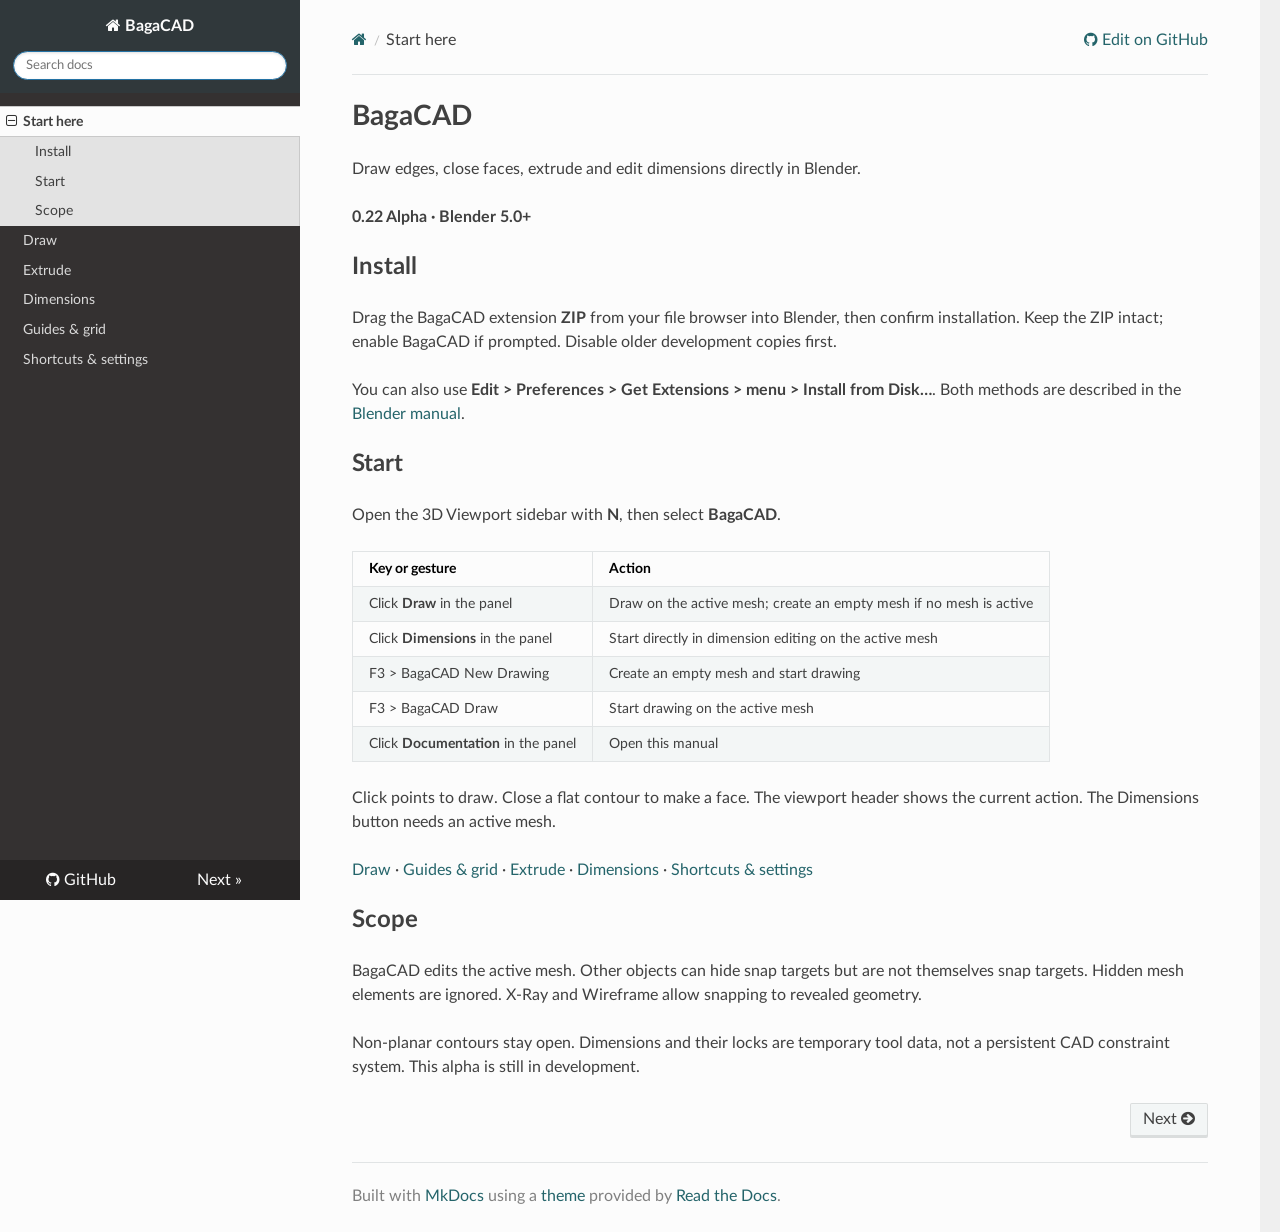
==== index.html @ e80d9dc6 "Deployed 6524c57 with MkDocs version: 1.6.1" ====
<!DOCTYPE html>
<html class="writer-html5" lang="en" >
<head>
    <meta charset="utf-8" />
    <meta http-equiv="X-UA-Compatible" content="IE=edge" />
    <meta name="viewport" content="width=device-width, initial-scale=1.0" /><meta name="description" content="Quick documentation for BagaCAD, a direct drawing tool for Blender." /><link rel="canonical" href="https://antbaga.github.io/BagaCAD_Documentation/" />
      <link rel="shortcut icon" href="img/favicon.ico" />
    <title>BagaCAD</title>
    <link rel="stylesheet" href="css/theme.css" />
    <link rel="stylesheet" href="css/theme_extra.css" />
        <link href="stylesheets/extra.css" rel="stylesheet" />
    
      <script>
        // Current page data
        var mkdocs_page_name = "Start here";
        var mkdocs_page_input_path = "index.md";
        var mkdocs_page_url = "/BagaCAD_Documentation/";
      </script>
    
    <!--[if lt IE 9]>
      <script src="js/html5shiv.min.js"></script>
    <![endif]--> 
</head>

<body class="wy-body-for-nav" role="document">

  <div class="wy-grid-for-nav">
    <nav data-toggle="wy-nav-shift" class="wy-nav-side stickynav">
    <div class="wy-side-scroll">
      <div class="wy-side-nav-search">
          <a href="." class="icon icon-home"> BagaCAD
        </a><div role="search">
  <form id ="rtd-search-form" class="wy-form" action="./search.html" method="get">
      <input type="text" name="q" placeholder="Search docs" aria-label="Search docs" title="Type search term here" />
  </form>
</div>
      </div>

      <div class="wy-menu wy-menu-vertical" data-spy="affix" role="navigation" aria-label="Navigation menu">
              <ul class="current">
                <li class="toctree-l1 current"><a class="reference internal current" href="#">Start here</a>
    <ul class="current">
    <li class="toctree-l2"><a class="reference internal" href="#install">Install</a>
    </li>
    <li class="toctree-l2"><a class="reference internal" href="#start">Start</a>
    </li>
    <li class="toctree-l2"><a class="reference internal" href="#scope">Scope</a>
    </li>
    </ul>
                </li>
              </ul>
              <ul>
                <li class="toctree-l1"><a class="reference internal" href="draw/">Draw</a>
                </li>
              </ul>
              <ul>
                <li class="toctree-l1"><a class="reference internal" href="extrude/">Extrude</a>
                </li>
              </ul>
              <ul>
                <li class="toctree-l1"><a class="reference internal" href="dimensions/">Dimensions</a>
                </li>
              </ul>
              <ul>
                <li class="toctree-l1"><a class="reference internal" href="guides-grid/">Guides & grid</a>
                </li>
              </ul>
              <ul>
                <li class="toctree-l1"><a class="reference internal" href="shortcuts/">Shortcuts & settings</a>
                </li>
              </ul>
      </div>
    </div>
    </nav>

    <section data-toggle="wy-nav-shift" class="wy-nav-content-wrap">
      <nav class="wy-nav-top" role="navigation" aria-label="Mobile navigation menu">
          <i data-toggle="wy-nav-top" class="fa fa-bars"></i>
          <a href=".">BagaCAD</a>
        
      </nav>
      <div class="wy-nav-content">
        <div class="rst-content"><div role="navigation" aria-label="breadcrumbs navigation">
  <ul class="wy-breadcrumbs">
    <li><a href="." class="icon icon-home" aria-label="Docs"></a></li>
      <li class="breadcrumb-item active">Start here</li>
    <li class="wy-breadcrumbs-aside">
          <a href="https://github.com/antbaga/BagaCAD_Documentation/edit/main/docs/index.md" class="icon icon-github"> Edit on GitHub</a>
    </li>
  </ul>
  <hr/>
</div>
          <div role="main" class="document" itemscope="itemscope" itemtype="http://schema.org/Article">
            <div class="section" itemprop="articleBody">
              
                <h1 id="bagacad">BagaCAD</h1>
<p>Draw edges, close faces, extrude and edit dimensions directly in Blender.</p>
<p><strong>0.22 Alpha · Blender 5.0+</strong></p>
<h2 id="install">Install</h2>
<p>Drag the BagaCAD extension <strong>ZIP</strong> from your file browser into Blender, then confirm installation. Keep the ZIP intact; enable BagaCAD if prompted. Disable older development copies first.</p>
<p>You can also use <strong>Edit &gt; Preferences &gt; Get Extensions &gt; menu &gt; Install from Disk…</strong>. Both methods are described in the <a href="https://docs.blender.org/manual/en/5.0/editors/preferences/extensions.html">Blender manual</a>.</p>
<h2 id="start">Start</h2>
<p>Open the 3D Viewport sidebar with <strong>N</strong>, then select <strong>BagaCAD</strong>.</p>
<table>
<thead>
<tr>
<th>Key or gesture</th>
<th>Action</th>
</tr>
</thead>
<tbody>
<tr>
<td>Click <strong>Draw</strong> in the panel</td>
<td>Draw on the active mesh; create an empty mesh if no mesh is active</td>
</tr>
<tr>
<td>Click <strong>Dimensions</strong> in the panel</td>
<td>Start directly in dimension editing on the active mesh</td>
</tr>
<tr>
<td>F3 &gt; BagaCAD New Drawing</td>
<td>Create an empty mesh and start drawing</td>
</tr>
<tr>
<td>F3 &gt; BagaCAD Draw</td>
<td>Start drawing on the active mesh</td>
</tr>
<tr>
<td>Click <strong>Documentation</strong> in the panel</td>
<td>Open this manual</td>
</tr>
</tbody>
</table>
<p>Click points to draw. Close a flat contour to make a face. The viewport header shows the current action. The Dimensions button needs an active mesh.</p>
<p><a href="draw/">Draw</a> · <a href="guides-grid/">Guides &amp; grid</a> · <a href="extrude/">Extrude</a> · <a href="dimensions/">Dimensions</a> · <a href="shortcuts/">Shortcuts &amp; settings</a></p>
<h2 id="scope">Scope</h2>
<p>BagaCAD edits the active mesh. Other objects can hide snap targets but are not themselves snap targets. Hidden mesh elements are ignored. X-Ray and Wireframe allow snapping to revealed geometry.</p>
<p>Non-planar contours stay open. Dimensions and their locks are temporary tool data, not a persistent CAD constraint system. This alpha is still in development.</p>
              
            </div>
          </div><footer>
    <div class="rst-footer-buttons" role="navigation" aria-label="Footer Navigation">
        <a href="draw/" class="btn btn-neutral float-right" title="Draw">Next <span class="icon icon-circle-arrow-right"></span></a>
    </div>

  <hr/>

  <div role="contentinfo">
    <!-- Copyright etc -->
  </div>

  Built with <a href="https://www.mkdocs.org/">MkDocs</a> using a <a href="https://github.com/readthedocs/sphinx_rtd_theme">theme</a> provided by <a href="https://readthedocs.org">Read the Docs</a>.
</footer>
          
        </div>
      </div>

    </section>

  </div>

  <div class="rst-versions" role="note" aria-label="Versions">
  <span class="rst-current-version" data-toggle="rst-current-version">
    
        <span>
          <a href="https://github.com/antbaga/BagaCAD_Documentation" class="fa fa-github" style="color: #fcfcfc"> GitHub</a>
        </span>
    
    
    
      <span><a href="draw/" style="color: #fcfcfc">Next &raquo;</a></span>
    
  </span>
</div>
    <script src="js/jquery-3.6.0.min.js"></script>
    <script>var base_url = ".";</script>
    <script src="js/theme_extra.js"></script>
    <script src="js/theme.js"></script>
      <script src="search/main.js"></script>
    <script>
        jQuery(function () {
            SphinxRtdTheme.Navigation.enable(true);
        });
    </script>

</body>
</html>

<!--
MkDocs version : 1.6.1
Build Date UTC : 2026-10-26 11:52:34.548056+00:00
-->
---- css/theme.css ----
/*
 * This file is copied from the upstream ReadTheDocs Sphinx
 * theme. To aid upgradability this file should *not* be edited.
 * modifications we need should be included in theme_extra.css.
 *
 * https://github.com/readthedocs/sphinx_rtd_theme
 */

 /* sphinx_rtd_theme version 1.2.0 | MIT license */
html{box-sizing:border-box}*,:after,:before{box-sizing:inherit}article,aside,details,figcaption,figure,footer,header,hgroup,nav,section{display:block}audio,canvas,video{display:inline-block;*display:inline;*zoom:1}[hidden],audio:not([controls]){display:none}*{-webkit-box-sizing:border-box;-moz-box-sizing:border-box;box-sizing:border-box}html{font-size:100%;-webkit-text-size-adjust:100%;-ms-text-size-adjust:100%}body{margin:0}a:active,a:hover{outline:0}abbr[title]{border-bottom:1px dotted}b,strong{font-weight:700}blockquote{margin:0}dfn{font-style:italic}ins{background:#ff9;text-decoration:none}ins,mark{color:#000}mark{background:#ff0;font-style:italic;font-weight:700}.rst-content code,.rst-content tt,code,kbd,pre,samp{font-family:monospace,serif;_font-family:courier new,monospace;font-size:1em}pre{white-space:pre}q{quotes:none}q:after,q:before{content:"";content:none}small{font-size:85%}sub,sup{font-size:75%;line-height:0;position:relative;vertical-align:baseline}sup{top:-.5em}sub{bottom:-.25em}dl,ol,ul{margin:0;padding:0;list-style:none;list-style-image:none}li{list-style:none}dd{margin:0}img{border:0;-ms-interpolation-mode:bicubic;vertical-align:middle;max-width:100%}svg:not(:root){overflow:hidden}figure,form{margin:0}label{cursor:pointer}button,input,select,textarea{font-size:100%;margin:0;vertical-align:baseline;*vertical-align:middle}button,input{line-height:normal}button,input[type=button],input[type=reset],input[type=submit]{cursor:pointer;-webkit-appearance:button;*overflow:visible}button[disabled],input[disabled]{cursor:default}input[type=search]{-webkit-appearance:textfield;-moz-box-sizing:content-box;-webkit-box-sizing:content-box;box-sizing:content-box}textarea{resize:vertical}table{border-collapse:collapse;border-spacing:0}td{vertical-align:top}.chromeframe{margin:.2em 0;background:#ccc;color:#000;padding:.2em 0}.ir{display:block;border:0;text-indent:-999em;overflow:hidden;background-color:transparent;background-repeat:no-repeat;text-align:left;direction:ltr;*line-height:0}.ir br{display:none}.hidden{display:none!important;visibility:hidden}.visuallyhidden{border:0;clip:rect(0 0 0 0);height:1px;margin:-1px;overflow:hidden;padding:0;position:absolute;width:1px}.visuallyhidden.focusable:active,.visuallyhidden.focusable:focus{clip:auto;height:auto;margin:0;overflow:visible;position:static;width:auto}.invisible{visibility:hidden}.relative{position:relative}big,small{font-size:100%}@media print{body,html,section{background:none!important}*{box-shadow:none!important;text-shadow:none!important;filter:none!important;-ms-filter:none!important}a,a:visited{text-decoration:underline}.ir a:after,a[href^="#"]:after,a[href^="javascript:"]:after{content:""}blockquote,pre{page-break-inside:avoid}thead{display:table-header-group}img,tr{page-break-inside:avoid}img{max-width:100%!important}@page{margin:.5cm}.rst-content .toctree-wrapper>p.caption,h2,h3,p{orphans:3;widows:3}.rst-content .toctree-wrapper>p.caption,h2,h3{page-break-after:avoid}}.btn,.fa:before,.icon:before,.rst-content .admonition,.rst-content .admonition-title:before,.rst-content .admonition-todo,.rst-content .attention,.rst-content .caution,.rst-content .code-block-caption .headerlink:before,.rst-content .danger,.rst-content .eqno .headerlink:before,.rst-content .error,.rst-content .hint,.rst-content .important,.rst-content .note,.rst-content .seealso,.rst-content .tip,.rst-content .warning,.rst-content code.download span:first-child:before,.rst-content dl dt .headerlink:before,.rst-content h1 .headerlink:before,.rst-content h2 .headerlink:before,.rst-content h3 .headerlink:before,.rst-content h4 .headerlink:before,.rst-content h5 .headerlink:before,.rst-content h6 .headerlink:before,.rst-content p.caption .headerlink:before,.rst-content p .headerlink:before,.rst-content table>caption .headerlink:before,.rst-content tt.download span:first-child:before,.wy-alert,.wy-dropdown .caret:before,.wy-inline-validate.wy-inline-validate-danger .wy-input-context:before,.wy-inline-validate.wy-inline-validate-info .wy-input-context:before,.wy-inline-validate.wy-inline-validate-success .wy-input-context:before,.wy-inline-validate.wy-inline-validate-warning .wy-input-context:before,.wy-menu-vertical li.current>a button.toctree-expand:before,.wy-menu-vertical li.on a button.toctree-expand:before,.wy-menu-vertical li button.toctree-expand:before,input[type=color],input[type=date],input[type=datetime-local],input[type=datetime],input[type=email],input[type=month],input[type=number],input[type=password],input[type=search],input[type=tel],input[type=text],input[type=time],input[type=url],input[type=week],select,textarea{-webkit-font-smoothing:antialiased}.clearfix{*zoom:1}.clearfix:after,.clearfix:before{display:table;content:""}.clearfix:after{clear:both}/*!
 *  Font Awesome 4.7.0 by @davegandy - http://fontawesome.io - @fontawesome
 *  License - http://fontawesome.io/license (Font: SIL OFL 1.1, CSS: MIT License)
 */@font-face{font-family:FontAwesome;src:url(fonts/fontawesome-webfont.eot?674f50d287a8c48dc19ba404d20fe713);src:url(fonts/fontawesome-webfont.eot?674f50d287a8c48dc19ba404d20fe713?#iefix&v=4.7.0) format("embedded-opentype"),url(fonts/fontawesome-webfont.woff2?af7ae505a9eed503f8b8e6982036873e) format("woff2"),url(fonts/fontawesome-webfont.woff?fee66e712a8a08eef5805a46892932ad) format("woff"),url(fonts/fontawesome-webfont.ttf?b06871f281fee6b241d60582ae9369b9) format("truetype"),url(fonts/fontawesome-webfont.svg?912ec66d7572ff821749319396470bde#fontawesomeregular) format("svg");font-weight:400;font-style:normal}.fa,.icon,.rst-content .admonition-title,.rst-content .code-block-caption .headerlink,.rst-content .eqno .headerlink,.rst-content code.download span:first-child,.rst-content dl dt .headerlink,.rst-content h1 .headerlink,.rst-content h2 .headerlink,.rst-content h3 .headerlink,.rst-content h4 .headerlink,.rst-content h5 .headerlink,.rst-content h6 .headerlink,.rst-content p.caption .headerlink,.rst-content p .headerlink,.rst-content table>caption .headerlink,.rst-content tt.download span:first-child,.wy-menu-vertical li.current>a button.toctree-expand,.wy-menu-vertical li.on a button.toctree-expand,.wy-menu-vertical li button.toctree-expand{display:inline-block;font:normal normal normal 14px/1 FontAwesome;font-size:inherit;text-rendering:auto;-webkit-font-smoothing:antialiased;-moz-osx-font-smoothing:grayscale}.fa-lg{font-size:1.33333em;line-height:.75em;vertical-align:-15%}.fa-2x{font-size:2em}.fa-3x{font-size:3em}.fa-4x{font-size:4em}.fa-5x{font-size:5em}.fa-fw{width:1.28571em;text-align:center}.fa-ul{padding-left:0;margin-left:2.14286em;list-style-type:none}.fa-ul>li{position:relative}.fa-li{position:absolute;left:-2.14286em;width:2.14286em;top:.14286em;text-align:center}.fa-li.fa-lg{left:-1.85714em}.fa-border{padding:.2em .25em .15em;border:.08em solid #eee;border-radius:.1em}.fa-pull-left{float:left}.fa-pull-right{float:right}.fa-pull-left.icon,.fa.fa-pull-left,.rst-content .code-block-caption .fa-pull-left.headerlink,.rst-content .eqno .fa-pull-left.headerlink,.rst-content .fa-pull-left.admonition-title,.rst-content code.download span.fa-pull-left:first-child,.rst-content dl dt .fa-pull-left.headerlink,.rst-content h1 .fa-pull-left.headerlink,.rst-content h2 .fa-pull-left.headerlink,.rst-content h3 .fa-pull-left.headerlink,.rst-content h4 .fa-pull-left.headerlink,.rst-content h5 .fa-pull-left.headerlink,.rst-content h6 .fa-pull-left.headerlink,.rst-content p .fa-pull-left.headerlink,.rst-content table>caption .fa-pull-left.headerlink,.rst-content tt.download span.fa-pull-left:first-child,.wy-menu-vertical li.current>a button.fa-pull-left.toctree-expand,.wy-menu-vertical li.on a button.fa-pull-left.toctree-expand,.wy-menu-vertical li button.fa-pull-left.toctree-expand{margin-right:.3em}.fa-pull-right.icon,.fa.fa-pull-right,.rst-content .code-block-caption .fa-pull-right.headerlink,.rst-content .eqno .fa-pull-right.headerlink,.rst-content .fa-pull-right.admonition-title,.rst-content code.download span.fa-pull-right:first-child,.rst-content dl dt .fa-pull-right.headerlink,.rst-content h1 .fa-pull-right.headerlink,.rst-content h2 .fa-pull-right.headerlink,.rst-content h3 .fa-pull-right.headerlink,.rst-content h4 .fa-pull-right.headerlink,.rst-content h5 .fa-pull-right.headerlink,.rst-content h6 .fa-pull-right.headerlink,.rst-content p .fa-pull-right.headerlink,.rst-content table>caption .fa-pull-right.headerlink,.rst-content tt.download span.fa-pull-right:first-child,.wy-menu-vertical li.current>a button.fa-pull-right.toctree-expand,.wy-menu-vertical li.on a button.fa-pull-right.toctree-expand,.wy-menu-vertical li button.fa-pull-right.toctree-expand{margin-left:.3em}.pull-right{float:right}.pull-left{float:left}.fa.pull-left,.pull-left.icon,.rst-content .code-block-caption .pull-left.headerlink,.rst-content .eqno .pull-left.headerlink,.rst-content .pull-left.admonition-title,.rst-content code.download span.pull-left:first-child,.rst-content dl dt .pull-left.headerlink,.rst-content h1 .pull-left.headerlink,.rst-content h2 .pull-left.headerlink,.rst-content h3 .pull-left.headerlink,.rst-content h4 .pull-left.headerlink,.rst-content h5 .pull-left.headerlink,.rst-content h6 .pull-left.headerlink,.rst-content p .pull-left.headerlink,.rst-content table>caption .pull-left.headerlink,.rst-content tt.download span.pull-left:first-child,.wy-menu-vertical li.current>a button.pull-left.toctree-expand,.wy-menu-vertical li.on a button.pull-left.toctree-expand,.wy-menu-vertical li button.pull-left.toctree-expand{margin-right:.3em}.fa.pull-right,.pull-right.icon,.rst-content .code-block-caption .pull-right.headerlink,.rst-content .eqno .pull-right.headerlink,.rst-content .pull-right.admonition-title,.rst-content code.download span.pull-right:first-child,.rst-content dl dt .pull-right.headerlink,.rst-content h1 .pull-right.headerlink,.rst-content h2 .pull-right.headerlink,.rst-content h3 .pull-right.headerlink,.rst-content h4 .pull-right.headerlink,.rst-content h5 .pull-right.headerlink,.rst-content h6 .pull-right.headerlink,.rst-content p .pull-right.headerlink,.rst-content table>caption .pull-right.headerlink,.rst-content tt.download span.pull-right:first-child,.wy-menu-vertical li.current>a button.pull-right.toctree-expand,.wy-menu-vertical li.on a button.pull-right.toctree-expand,.wy-menu-vertical li button.pull-right.toctree-expand{margin-left:.3em}.fa-spin{-webkit-animation:fa-spin 2s linear infinite;animation:fa-spin 2s linear infinite}.fa-pulse{-webkit-animation:fa-spin 1s steps(8) infinite;animation:fa-spin 1s steps(8) infinite}@-webkit-keyframes fa-spin{0%{-webkit-transform:rotate(0deg);transform:rotate(0deg)}to{-webkit-transform:rotate(359deg);transform:rotate(359deg)}}@keyframes fa-spin{0%{-webkit-transform:rotate(0deg);transform:rotate(0deg)}to{-webkit-transform:rotate(359deg);transform:rotate(359deg)}}.fa-rotate-90{-ms-filter:"progid:DXImageTransform.Microsoft.BasicImage(rotation=1)";-webkit-transform:rotate(90deg);-ms-transform:rotate(90deg);transform:rotate(90deg)}.fa-rotate-180{-ms-filter:"progid:DXImageTransform.Microsoft.BasicImage(rotation=2)";-webkit-transform:rotate(180deg);-ms-transform:rotate(180deg);transform:rotate(180deg)}.fa-rotate-270{-ms-filter:"progid:DXImageTransform.Microsoft.BasicImage(rotation=3)";-webkit-transform:rotate(270deg);-ms-transform:rotate(270deg);transform:rotate(270deg)}.fa-flip-horizontal{-ms-filter:"progid:DXImageTransform.Microsoft.BasicImage(rotation=0, mirror=1)";-webkit-transform:scaleX(-1);-ms-transform:scaleX(-1);transform:scaleX(-1)}.fa-flip-vertical{-ms-filter:"progid:DXImageTransform.Microsoft.BasicImage(rotation=2, mirror=1)";-webkit-transform:scaleY(-1);-ms-transform:scaleY(-1);transform:scaleY(-1)}:root .fa-flip-horizontal,:root .fa-flip-vertical,:root .fa-rotate-90,:root .fa-rotate-180,:root .fa-rotate-270{filter:none}.fa-stack{position:relative;display:inline-block;width:2em;height:2em;line-height:2em;vertical-align:middle}.fa-stack-1x,.fa-stack-2x{position:absolute;left:0;width:100%;text-align:center}.fa-stack-1x{line-height:inherit}.fa-stack-2x{font-size:2em}.fa-inverse{color:#fff}.fa-glass:before{content:""}.fa-music:before{content:""}.fa-search:before,.icon-search:before{content:""}.fa-envelope-o:before{content:""}.fa-heart:before{content:""}.fa-star:before{content:""}.fa-star-o:before{content:""}.fa-user:before{content:""}.fa-film:before{content:""}.fa-th-large:before{content:""}.fa-th:before{content:""}.fa-th-list:before{content:""}.fa-check:before{content:""}.fa-close:before,.fa-remove:before,.fa-times:before{content:""}.fa-search-plus:before{content:""}.fa-search-minus:before{content:""}.fa-power-off:before{content:""}.fa-signal:before{content:""}.fa-cog:before,.fa-gear:before{content:""}.fa-trash-o:before{content:""}.fa-home:before,.icon-home:before{content:""}.fa-file-o:before{content:""}.fa-clock-o:before{content:""}.fa-road:before{content:""}.fa-download:before,.rst-content code.download span:first-child:before,.rst-content tt.download span:first-child:before{content:""}.fa-arrow-circle-o-down:before{content:""}.fa-arrow-circle-o-up:before{content:""}.fa-inbox:before{content:""}.fa-play-circle-o:before{content:""}.fa-repeat:before,.fa-rotate-right:before{content:""}.fa-refresh:before{content:""}.fa-list-alt:before{content:""}.fa-lock:before{content:""}.fa-flag:before{content:""}.fa-headphones:before{content:""}.fa-volume-off:before{content:""}.fa-volume-down:before{content:""}.fa-volume-up:before{content:""}.fa-qrcode:before{content:""}.fa-barcode:before{content:""}.fa-tag:before{content:""}.fa-tags:before{content:""}.fa-book:before,.icon-book:before{content:""}.fa-bookmark:before{content:""}.fa-print:before{content:""}.fa-camera:before{content:""}.fa-font:before{content:""}.fa-bold:before{content:""}.fa-italic:before{content:""}.fa-text-height:before{content:""}.fa-text-width:before{content:""}.fa-align-left:before{content:""}.fa-align-center:before{content:""}.fa-align-right:before{content:""}.fa-align-justify:before{content:""}.fa-list:before{content:""}.fa-dedent:before,.fa-outdent:before{content:""}.fa-indent:before{content:""}.fa-video-camera:before{content:""}.fa-image:before,.fa-photo:before,.fa-picture-o:before{content:""}.fa-pencil:before{content:""}.fa-map-marker:before{content:""}.fa-adjust:before{content:""}.fa-tint:before{content:""}.fa-edit:before,.fa-pencil-square-o:before{content:""}.fa-share-square-o:before{content:""}.fa-check-square-o:before{content:""}.fa-arrows:before{content:""}.fa-step-backward:before{content:""}.fa-fast-backward:before{content:""}.fa-backward:before{content:""}.fa-play:before{content:""}.fa-pause:before{content:""}.fa-stop:before{content:""}.fa-forward:before{content:""}.fa-fast-forward:before{content:""}.fa-step-forward:before{content:""}.fa-eject:before{content:""}.fa-chevron-left:before{content:""}.fa-chevron-right:before{content:""}.fa-plus-circle:before{content:""}.fa-minus-circle:before{content:""}.fa-times-circle:before,.wy-inline-validate.wy-inline-validate-danger .wy-input-context:before{content:""}.fa-check-circle:before,.wy-inline-validate.wy-inline-validate-success .wy-input-context:before{content:""}.fa-question-circle:before{content:""}.fa-info-circle:before{content:""}.fa-crosshairs:before{content:""}.fa-times-circle-o:before{content:""}.fa-check-circle-o:before{content:""}.fa-ban:before{content:""}.fa-arrow-left:before{content:""}.fa-arrow-right:before{content:""}.fa-arrow-up:before{content:""}.fa-arrow-down:before{content:""}.fa-mail-forward:before,.fa-share:before{content:""}.fa-expand:before{content:""}.fa-compress:before{content:""}.fa-plus:before{content:""}.fa-minus:before{content:""}.fa-asterisk:before{content:""}.fa-exclamation-circle:before,.rst-content .admonition-title:before,.wy-inline-validate.wy-inline-validate-info .wy-input-context:before,.wy-inline-validate.wy-inline-validate-warning .wy-input-context:before{content:""}.fa-gift:before{content:""}.fa-leaf:before{content:""}.fa-fire:before,.icon-fire:before{content:""}.fa-eye:before{content:""}.fa-eye-slash:before{content:""}.fa-exclamation-triangle:before,.fa-warning:before{content:""}.fa-plane:before{content:""}.fa-calendar:before{content:""}.fa-random:before{content:""}.fa-comment:before{content:""}.fa-magnet:before{content:""}.fa-chevron-up:before{content:""}.fa-chevron-down:before{content:""}.fa-retweet:before{content:""}.fa-shopping-cart:before{content:""}.fa-folder:before{content:""}.fa-folder-open:before{content:""}.fa-arrows-v:before{content:""}.fa-arrows-h:before{content:""}.fa-bar-chart-o:before,.fa-bar-chart:before{content:""}.fa-twitter-square:before{content:""}.fa-facebook-square:before{content:""}.fa-camera-retro:before{content:""}.fa-key:before{content:""}.fa-cogs:before,.fa-gears:before{content:""}.fa-comments:before{content:""}.fa-thumbs-o-up:before{content:""}.fa-thumbs-o-down:before{content:""}.fa-star-half:before{content:""}.fa-heart-o:before{content:""}.fa-sign-out:before{content:""}.fa-linkedin-square:before{content:""}.fa-thumb-tack:before{content:""}.fa-external-link:before{content:""}.fa-sign-in:before{content:""}.fa-trophy:before{content:""}.fa-github-square:before{content:""}.fa-upload:before{content:""}.fa-lemon-o:before{content:""}.fa-phone:before{content:""}.fa-square-o:before{content:""}.fa-bookmark-o:before{content:""}.fa-phone-square:before{content:""}.fa-twitter:before{content:""}.fa-facebook-f:before,.fa-facebook:before{content:""}.fa-github:before,.icon-github:before{content:""}.fa-unlock:before{content:""}.fa-credit-card:before{content:""}.fa-feed:before,.fa-rss:before{content:""}.fa-hdd-o:before{content:""}.fa-bullhorn:before{content:""}.fa-bell:before{content:""}.fa-certificate:before{content:""}.fa-hand-o-right:before{content:""}.fa-hand-o-left:before{content:""}.fa-hand-o-up:before{content:""}.fa-hand-o-down:before{content:""}.fa-arrow-circle-left:before,.icon-circle-arrow-left:before{content:""}.fa-arrow-circle-right:before,.icon-circle-arrow-right:before{content:""}.fa-arrow-circle-up:before{content:""}.fa-arrow-circle-down:before{content:""}.fa-globe:before{content:""}.fa-wrench:before{content:""}.fa-tasks:before{content:""}.fa-filter:before{content:""}.fa-briefcase:before{content:""}.fa-arrows-alt:before{content:""}.fa-group:before,.fa-users:before{content:""}.fa-chain:before,.fa-link:before,.icon-link:before{content:""}.fa-cloud:before{content:""}.fa-flask:before{content:""}.fa-cut:before,.fa-scissors:before{content:""}.fa-copy:before,.fa-files-o:before{content:""}.fa-paperclip:before{content:""}.fa-floppy-o:before,.fa-save:before{content:""}.fa-square:before{content:""}.fa-bars:before,.fa-navicon:before,.fa-reorder:before{content:""}.fa-list-ul:before{content:""}.fa-list-ol:before{content:""}.fa-strikethrough:before{content:""}.fa-underline:before{content:""}.fa-table:before{content:""}.fa-magic:before{content:""}.fa-truck:before{content:""}.fa-pinterest:before{content:""}.fa-pinterest-square:before{content:""}.fa-google-plus-square:before{content:""}.fa-google-plus:before{content:""}.fa-money:before{content:""}.fa-caret-down:before,.icon-caret-down:before,.wy-dropdown .caret:before{content:""}.fa-caret-up:before{content:""}.fa-caret-left:before{content:""}.fa-caret-right:before{content:""}.fa-columns:before{content:""}.fa-sort:before,.fa-unsorted:before{content:""}.fa-sort-desc:before,.fa-sort-down:before{content:""}.fa-sort-asc:before,.fa-sort-up:before{content:""}.fa-envelope:before{content:""}.fa-linkedin:before{content:""}.fa-rotate-left:before,.fa-undo:before{content:""}.fa-gavel:before,.fa-legal:before{content:""}.fa-dashboard:before,.fa-tachometer:before{content:""}.fa-comment-o:before{content:""}.fa-comments-o:before{content:""}.fa-bolt:before,.fa-flash:before{content:""}.fa-sitemap:before{content:""}.fa-umbrella:before{content:""}.fa-clipboard:before,.fa-paste:before{content:""}.fa-lightbulb-o:before{content:""}.fa-exchange:before{content:""}.fa-cloud-download:before{content:""}.fa-cloud-upload:before{content:""}.fa-user-md:before{content:""}.fa-stethoscope:before{content:""}.fa-suitcase:before{content:""}.fa-bell-o:before{content:""}.fa-coffee:before{content:""}.fa-cutlery:before{content:""}.fa-file-text-o:before{content:""}.fa-building-o:before{content:""}.fa-hospital-o:before{content:""}.fa-ambulance:before{content:""}.fa-medkit:before{content:""}.fa-fighter-jet:before{content:""}.fa-beer:before{content:""}.fa-h-square:before{content:""}.fa-plus-square:before{content:""}.fa-angle-double-left:before{content:""}.fa-angle-double-right:before{content:""}.fa-angle-double-up:before{content:""}.fa-angle-double-down:before{content:""}.fa-angle-left:before{content:""}.fa-angle-right:before{content:""}.fa-angle-up:before{content:""}.fa-angle-down:before{content:""}.fa-desktop:before{content:""}.fa-laptop:before{content:""}.fa-tablet:before{content:""}.fa-mobile-phone:before,.fa-mobile:before{content:""}.fa-circle-o:before{content:""}.fa-quote-left:before{content:""}.fa-quote-right:before{content:""}.fa-spinner:before{content:""}.fa-circle:before{content:""}.fa-mail-reply:before,.fa-reply:before{content:""}.fa-github-alt:before{content:""}.fa-folder-o:before{content:""}.fa-folder-open-o:before{content:""}.fa-smile-o:before{content:""}.fa-frown-o:before{content:""}.fa-meh-o:before{content:""}.fa-gamepad:before{content:""}.fa-keyboard-o:before{content:""}.fa-flag-o:before{content:""}.fa-flag-checkered:before{content:""}.fa-terminal:before{content:""}.fa-code:before{content:""}.fa-mail-reply-all:before,.fa-reply-all:before{content:""}.fa-star-half-empty:before,.fa-star-half-full:before,.fa-star-half-o:before{content:""}.fa-location-arrow:before{content:""}.fa-crop:before{content:""}.fa-code-fork:before{content:""}.fa-chain-broken:before,.fa-unlink:before{content:""}.fa-question:before{content:""}.fa-info:before{content:""}.fa-exclamation:before{content:""}.fa-superscript:before{content:""}.fa-subscript:before{content:""}.fa-eraser:before{content:""}.fa-puzzle-piece:before{content:""}.fa-microphone:before{content:""}.fa-microphone-slash:before{content:""}.fa-shield:before{content:""}.fa-calendar-o:before{content:""}.fa-fire-extinguisher:before{content:""}.fa-rocket:before{content:""}.fa-maxcdn:before{content:""}.fa-chevron-circle-left:before{content:""}.fa-chevron-circle-right:before{content:""}.fa-chevron-circle-up:before{content:""}.fa-chevron-circle-down:before{content:""}.fa-html5:before{content:""}.fa-css3:before{content:""}.fa-anchor:before{content:""}.fa-unlock-alt:before{content:""}.fa-bullseye:before{content:""}.fa-ellipsis-h:before{content:""}.fa-ellipsis-v:before{content:""}.fa-rss-square:before{content:""}.fa-play-circle:before{content:""}.fa-ticket:before{content:""}.fa-minus-square:before{content:""}.fa-minus-square-o:before,.wy-menu-vertical li.current>a button.toctree-expand:before,.wy-menu-vertical li.on a button.toctree-expand:before{content:""}.fa-level-up:before{content:""}.fa-level-down:before{content:""}.fa-check-square:before{content:""}.fa-pencil-square:before{content:""}.fa-external-link-square:before{content:""}.fa-share-square:before{content:""}.fa-compass:before{content:""}.fa-caret-square-o-down:before,.fa-toggle-down:before{content:""}.fa-caret-square-o-up:before,.fa-toggle-up:before{content:""}.fa-caret-square-o-right:before,.fa-toggle-right:before{content:""}.fa-eur:before,.fa-euro:before{content:""}.fa-gbp:before{content:""}.fa-dollar:before,.fa-usd:before{content:""}.fa-inr:before,.fa-rupee:before{content:""}.fa-cny:before,.fa-jpy:before,.fa-rmb:before,.fa-yen:before{content:""}.fa-rouble:before,.fa-rub:before,.fa-ruble:before{content:""}.fa-krw:before,.fa-won:before{content:""}.fa-bitcoin:before,.fa-btc:before{content:""}.fa-file:before{content:""}.fa-file-text:before{content:""}.fa-sort-alpha-asc:before{content:""}.fa-sort-alpha-desc:before{content:""}.fa-sort-amount-asc:before{content:""}.fa-sort-amount-desc:before{content:""}.fa-sort-numeric-asc:before{content:""}.fa-sort-numeric-desc:before{content:""}.fa-thumbs-up:before{content:""}.fa-thumbs-down:before{content:""}.fa-youtube-square:before{content:""}.fa-youtube:before{content:""}.fa-xing:before{content:""}.fa-xing-square:before{content:""}.fa-youtube-play:before{content:""}.fa-dropbox:before{content:""}.fa-stack-overflow:before{content:""}.fa-instagram:before{content:""}.fa-flickr:before{content:""}.fa-adn:before{content:""}.fa-bitbucket:before,.icon-bitbucket:before{content:""}.fa-bitbucket-square:before{content:""}.fa-tumblr:before{content:""}.fa-tumblr-square:before{content:""}.fa-long-arrow-down:before{content:""}.fa-long-arrow-up:before{content:""}.fa-long-arrow-left:before{content:""}.fa-long-arrow-right:before{content:""}.fa-apple:before{content:""}.fa-windows:before{content:""}.fa-android:before{content:""}.fa-linux:before{content:""}.fa-dribbble:before{content:""}.fa-skype:before{content:""}.fa-foursquare:before{content:""}.fa-trello:before{content:""}.fa-female:before{content:""}.fa-male:before{content:""}.fa-gittip:before,.fa-gratipay:before{content:""}.fa-sun-o:before{content:""}.fa-moon-o:before{content:""}.fa-archive:before{content:""}.fa-bug:before{content:""}.fa-vk:before{content:""}.fa-weibo:before{content:""}.fa-renren:before{content:""}.fa-pagelines:before{content:""}.fa-stack-exchange:before{content:""}.fa-arrow-circle-o-right:before{content:""}.fa-arrow-circle-o-left:before{content:""}.fa-caret-square-o-left:before,.fa-toggle-left:before{content:""}.fa-dot-circle-o:before{content:""}.fa-wheelchair:before{content:""}.fa-vimeo-square:before{content:""}.fa-try:before,.fa-turkish-lira:before{content:""}.fa-plus-square-o:before,.wy-menu-vertical li button.toctree-expand:before{content:""}.fa-space-shuttle:before{content:""}.fa-slack:before{content:""}.fa-envelope-square:before{content:""}.fa-wordpress:before{content:""}.fa-openid:before{content:""}.fa-bank:before,.fa-institution:before,.fa-university:before{content:""}.fa-graduation-cap:before,.fa-mortar-board:before{content:""}.fa-yahoo:before{content:""}.fa-google:before{content:""}.fa-reddit:before{content:""}.fa-reddit-square:before{content:""}.fa-stumbleupon-circle:before{content:""}.fa-stumbleupon:before{content:""}.fa-delicious:before{content:""}.fa-digg:before{content:""}.fa-pied-piper-pp:before{content:""}.fa-pied-piper-alt:before{content:""}.fa-drupal:before{content:""}.fa-joomla:before{content:""}.fa-language:before{content:""}.fa-fax:before{content:""}.fa-building:before{content:""}.fa-child:before{content:""}.fa-paw:before{content:""}.fa-spoon:before{content:""}.fa-cube:before{content:""}.fa-cubes:before{content:""}.fa-behance:before{content:""}.fa-behance-square:before{content:""}.fa-steam:before{content:""}.fa-steam-square:before{content:""}.fa-recycle:before{content:""}.fa-automobile:before,.fa-car:before{content:""}.fa-cab:before,.fa-taxi:before{content:""}.fa-tree:before{content:""}.fa-spotify:before{content:""}.fa-deviantart:before{content:""}.fa-soundcloud:before{content:""}.fa-database:before{content:""}.fa-file-pdf-o:before{content:""}.fa-file-word-o:before{content:""}.fa-file-excel-o:before{content:""}.fa-file-powerpoint-o:before{content:""}.fa-file-image-o:before,.fa-file-photo-o:before,.fa-file-picture-o:before{content:""}.fa-file-archive-o:before,.fa-file-zip-o:before{content:""}.fa-file-audio-o:before,.fa-file-sound-o:before{content:""}.fa-file-movie-o:before,.fa-file-video-o:before{content:""}.fa-file-code-o:before{content:""}.fa-vine:before{content:""}.fa-codepen:before{content:""}.fa-jsfiddle:before{content:""}.fa-life-bouy:before,.fa-life-buoy:before,.fa-life-ring:before,.fa-life-saver:before,.fa-support:before{content:""}.fa-circle-o-notch:before{content:""}.fa-ra:before,.fa-rebel:before,.fa-resistance:before{content:""}.fa-empire:before,.fa-ge:before{content:""}.fa-git-square:before{content:""}.fa-git:before{content:""}.fa-hacker-news:before,.fa-y-combinator-square:before,.fa-yc-square:before{content:""}.fa-tencent-weibo:before{content:""}.fa-qq:before{content:""}.fa-wechat:before,.fa-weixin:before{content:""}.fa-paper-plane:before,.fa-send:before{content:""}.fa-paper-plane-o:before,.fa-send-o:before{content:""}.fa-history:before{content:""}.fa-circle-thin:before{content:""}.fa-header:before{content:""}.fa-paragraph:before{content:""}.fa-sliders:before{content:""}.fa-share-alt:before{content:""}.fa-share-alt-square:before{content:""}.fa-bomb:before{content:""}.fa-futbol-o:before,.fa-soccer-ball-o:before{content:""}.fa-tty:before{content:""}.fa-binoculars:before{content:""}.fa-plug:before{content:""}.fa-slideshare:before{content:""}.fa-twitch:before{content:""}.fa-yelp:before{content:""}.fa-newspaper-o:before{content:""}.fa-wifi:before{content:""}.fa-calculator:before{content:""}.fa-paypal:before{content:""}.fa-google-wallet:before{content:""}.fa-cc-visa:before{content:""}.fa-cc-mastercard:before{content:""}.fa-cc-discover:before{content:""}.fa-cc-amex:before{content:""}.fa-cc-paypal:before{content:""}.fa-cc-stripe:before{content:""}.fa-bell-slash:before{content:""}.fa-bell-slash-o:before{content:""}.fa-trash:before{content:""}.fa-copyright:before{content:""}.fa-at:before{content:""}.fa-eyedropper:before{content:""}.fa-paint-brush:before{content:""}.fa-birthday-cake:before{content:""}.fa-area-chart:before{content:""}.fa-pie-chart:before{content:""}.fa-line-chart:before{content:""}.fa-lastfm:before{content:""}.fa-lastfm-square:before{content:""}.fa-toggle-off:before{content:""}.fa-toggle-on:before{content:""}.fa-bicycle:before{content:""}.fa-bus:before{content:""}.fa-ioxhost:before{content:""}.fa-angellist:before{content:""}.fa-cc:before{content:""}.fa-ils:before,.fa-shekel:before,.fa-sheqel:before{content:""}.fa-meanpath:before{content:""}.fa-buysellads:before{content:""}.fa-connectdevelop:before{content:""}.fa-dashcube:before{content:""}.fa-forumbee:before{content:""}.fa-leanpub:before{content:""}.fa-sellsy:before{content:""}.fa-shirtsinbulk:before{content:""}.fa-simplybuilt:before{content:""}.fa-skyatlas:before{content:""}.fa-cart-plus:before{content:""}.fa-cart-arrow-down:before{content:""}.fa-diamond:before{content:""}.fa-ship:before{content:""}.fa-user-secret:before{content:""}.fa-motorcycle:before{content:""}.fa-street-view:before{content:""}.fa-heartbeat:before{content:""}.fa-venus:before{content:""}.fa-mars:before{content:""}.fa-mercury:before{content:""}.fa-intersex:before,.fa-transgender:before{content:""}.fa-transgender-alt:before{content:""}.fa-venus-double:before{content:""}.fa-mars-double:before{content:""}.fa-venus-mars:before{content:""}.fa-mars-stroke:before{content:""}.fa-mars-stroke-v:before{content:""}.fa-mars-stroke-h:before{content:""}.fa-neuter:before{content:""}.fa-genderless:before{content:""}.fa-facebook-official:before{content:""}.fa-pinterest-p:before{content:""}.fa-whatsapp:before{content:""}.fa-server:before{content:""}.fa-user-plus:before{content:""}.fa-user-times:before{content:""}.fa-bed:before,.fa-hotel:before{content:""}.fa-viacoin:before{content:""}.fa-train:before{content:""}.fa-subway:before{content:""}.fa-medium:before{content:""}.fa-y-combinator:before,.fa-yc:before{content:""}.fa-optin-monster:before{content:""}.fa-opencart:before{content:""}.fa-expeditedssl:before{content:""}.fa-battery-4:before,.fa-battery-full:before,.fa-battery:before{content:""}.fa-battery-3:before,.fa-battery-three-quarters:before{content:""}.fa-battery-2:before,.fa-battery-half:before{content:""}.fa-battery-1:before,.fa-battery-quarter:before{content:""}.fa-battery-0:before,.fa-battery-empty:before{content:""}.fa-mouse-pointer:before{content:""}.fa-i-cursor:before{content:""}.fa-object-group:before{content:""}.fa-object-ungroup:before{content:""}.fa-sticky-note:before{content:""}.fa-sticky-note-o:before{content:""}.fa-cc-jcb:before{content:""}.fa-cc-diners-club:before{content:""}.fa-clone:before{content:""}.fa-balance-scale:before{content:""}.fa-hourglass-o:before{content:""}.fa-hourglass-1:before,.fa-hourglass-start:before{content:""}.fa-hourglass-2:before,.fa-hourglass-half:before{content:""}.fa-hourglass-3:before,.fa-hourglass-end:before{content:""}.fa-hourglass:before{content:""}.fa-hand-grab-o:before,.fa-hand-rock-o:before{content:""}.fa-hand-paper-o:before,.fa-hand-stop-o:before{content:""}.fa-hand-scissors-o:before{content:""}.fa-hand-lizard-o:before{content:""}.fa-hand-spock-o:before{content:""}.fa-hand-pointer-o:before{content:""}.fa-hand-peace-o:before{content:""}.fa-trademark:before{content:""}.fa-registered:before{content:""}.fa-creative-commons:before{content:""}.fa-gg:before{content:""}.fa-gg-circle:before{content:""}.fa-tripadvisor:before{content:""}.fa-odnoklassniki:before{content:""}.fa-odnoklassniki-square:before{content:""}.fa-get-pocket:before{content:""}.fa-wikipedia-w:before{content:""}.fa-safari:before{content:""}.fa-chrome:before{content:""}.fa-firefox:before{content:""}.fa-opera:before{content:""}.fa-internet-explorer:before{content:""}.fa-television:before,.fa-tv:before{content:""}.fa-contao:before{content:""}.fa-500px:before{content:""}.fa-amazon:before{content:""}.fa-calendar-plus-o:before{content:""}.fa-calendar-minus-o:before{content:""}.fa-calendar-times-o:before{content:""}.fa-calendar-check-o:before{content:""}.fa-industry:before{content:""}.fa-map-pin:before{content:""}.fa-map-signs:before{content:""}.fa-map-o:before{content:""}.fa-map:before{content:""}.fa-commenting:before{content:""}.fa-commenting-o:before{content:""}.fa-houzz:before{content:""}.fa-vimeo:before{content:""}.fa-black-tie:before{content:""}.fa-fonticons:before{content:""}.fa-reddit-alien:before{content:""}.fa-edge:before{content:""}.fa-credit-card-alt:before{content:""}.fa-codiepie:before{content:""}.fa-modx:before{content:""}.fa-fort-awesome:before{content:""}.fa-usb:before{content:""}.fa-product-hunt:before{content:""}.fa-mixcloud:before{content:""}.fa-scribd:before{content:""}.fa-pause-circle:before{content:""}.fa-pause-circle-o:before{content:""}.fa-stop-circle:before{content:""}.fa-stop-circle-o:before{content:""}.fa-shopping-bag:before{content:""}.fa-shopping-basket:before{content:""}.fa-hashtag:before{content:""}.fa-bluetooth:before{content:""}.fa-bluetooth-b:before{content:""}.fa-percent:before{content:""}.fa-gitlab:before,.icon-gitlab:before{content:""}.fa-wpbeginner:before{content:""}.fa-wpforms:before{content:""}.fa-envira:before{content:""}.fa-universal-access:before{content:""}.fa-wheelchair-alt:before{content:""}.fa-question-circle-o:before{content:""}.fa-blind:before{content:""}.fa-audio-description:before{content:""}.fa-volume-control-phone:before{content:""}.fa-braille:before{content:""}.fa-assistive-listening-systems:before{content:""}.fa-american-sign-language-interpreting:before,.fa-asl-interpreting:before{content:""}.fa-deaf:before,.fa-deafness:before,.fa-hard-of-hearing:before{content:""}.fa-glide:before{content:""}.fa-glide-g:before{content:""}.fa-sign-language:before,.fa-signing:before{content:""}.fa-low-vision:before{content:""}.fa-viadeo:before{content:""}.fa-viadeo-square:before{content:""}.fa-snapchat:before{content:""}.fa-snapchat-ghost:before{content:""}.fa-snapchat-square:before{content:""}.fa-pied-piper:before{content:""}.fa-first-order:before{content:""}.fa-yoast:before{content:""}.fa-themeisle:before{content:""}.fa-google-plus-circle:before,.fa-google-plus-official:before{content:""}.fa-fa:before,.fa-font-awesome:before{content:""}.fa-handshake-o:before{content:""}.fa-envelope-open:before{content:""}.fa-envelope-open-o:before{content:""}.fa-linode:before{content:""}.fa-address-book:before{content:""}.fa-address-book-o:before{content:""}.fa-address-card:before,.fa-vcard:before{content:""}.fa-address-card-o:before,.fa-vcard-o:before{content:""}.fa-user-circle:before{content:""}.fa-user-circle-o:before{content:""}.fa-user-o:before{content:""}.fa-id-badge:before{content:""}.fa-drivers-license:before,.fa-id-card:before{content:""}.fa-drivers-license-o:before,.fa-id-card-o:before{content:""}.fa-quora:before{content:""}.fa-free-code-camp:before{content:""}.fa-telegram:before{content:""}.fa-thermometer-4:before,.fa-thermometer-full:before,.fa-thermometer:before{content:""}.fa-thermometer-3:before,.fa-thermometer-three-quarters:before{content:""}.fa-thermometer-2:before,.fa-thermometer-half:before{content:""}.fa-thermometer-1:before,.fa-thermometer-quarter:before{content:""}.fa-thermometer-0:before,.fa-thermometer-empty:before{content:""}.fa-shower:before{content:""}.fa-bath:before,.fa-bathtub:before,.fa-s15:before{content:""}.fa-podcast:before{content:""}.fa-window-maximize:before{content:""}.fa-window-minimize:before{content:""}.fa-window-restore:before{content:""}.fa-times-rectangle:before,.fa-window-close:before{content:""}.fa-times-rectangle-o:before,.fa-window-close-o:before{content:""}.fa-bandcamp:before{content:""}.fa-grav:before{content:""}.fa-etsy:before{content:""}.fa-imdb:before{content:""}.fa-ravelry:before{content:""}.fa-eercast:before{content:""}.fa-microchip:before{content:""}.fa-snowflake-o:before{content:""}.fa-superpowers:before{content:""}.fa-wpexplorer:before{content:""}.fa-meetup:before{content:""}.sr-only{position:absolute;width:1px;height:1px;padding:0;margin:-1px;overflow:hidden;clip:rect(0,0,0,0);border:0}.sr-only-focusable:active,.sr-only-focusable:focus{position:static;width:auto;height:auto;margin:0;overflow:visible;clip:auto}.fa,.icon,.rst-content .admonition-title,.rst-content .code-block-caption .headerlink,.rst-content .eqno .headerlink,.rst-content code.download span:first-child,.rst-content dl dt .headerlink,.rst-content h1 .headerlink,.rst-content h2 .headerlink,.rst-content h3 .headerlink,.rst-content h4 .headerlink,.rst-content h5 .headerlink,.rst-content h6 .headerlink,.rst-content p.caption .headerlink,.rst-content p .headerlink,.rst-content table>caption .headerlink,.rst-content tt.download span:first-child,.wy-dropdown .caret,.wy-inline-validate.wy-inline-validate-danger .wy-input-context,.wy-inline-validate.wy-inline-validate-info .wy-input-context,.wy-inline-validate.wy-inline-validate-success .wy-input-context,.wy-inline-validate.wy-inline-validate-warning .wy-input-context,.wy-menu-vertical li.current>a button.toctree-expand,.wy-menu-vertical li.on a button.toctree-expand,.wy-menu-vertical li button.toctree-expand{font-family:inherit}.fa:before,.icon:before,.rst-content .admonition-title:before,.rst-content .code-block-caption .headerlink:before,.rst-content .eqno .headerlink:before,.rst-content code.download span:first-child:before,.rst-content dl dt .headerlink:before,.rst-content h1 .headerlink:before,.rst-content h2 .headerlink:before,.rst-content h3 .headerlink:before,.rst-content h4 .headerlink:before,.rst-content h5 .headerlink:before,.rst-content h6 .headerlink:before,.rst-content p.caption .headerlink:before,.rst-content p .headerlink:before,.rst-content table>caption .headerlink:before,.rst-content tt.download span:first-child:before,.wy-dropdown .caret:before,.wy-inline-validate.wy-inline-validate-danger .wy-input-context:before,.wy-inline-validate.wy-inline-validate-info .wy-input-context:before,.wy-inline-validate.wy-inline-validate-success .wy-input-context:before,.wy-inline-validate.wy-inline-validate-warning .wy-input-context:before,.wy-menu-vertical li.current>a button.toctree-expand:before,.wy-menu-vertical li.on a button.toctree-expand:before,.wy-menu-vertical li button.toctree-expand:before{font-family:FontAwesome;display:inline-block;font-style:normal;font-weight:400;line-height:1;text-decoration:inherit}.rst-content .code-block-caption a .headerlink,.rst-content .eqno a .headerlink,.rst-content a .admonition-title,.rst-content code.download a span:first-child,.rst-content dl dt a .headerlink,.rst-content h1 a .headerlink,.rst-content h2 a .headerlink,.rst-content h3 a .headerlink,.rst-content h4 a .headerlink,.rst-content h5 a .headerlink,.rst-content h6 a .headerlink,.rst-content p.caption a .headerlink,.rst-content p a .headerlink,.rst-content table>caption a .headerlink,.rst-content tt.download a span:first-child,.wy-menu-vertical li.current>a button.toctree-expand,.wy-menu-vertical li.on a button.toctree-expand,.wy-menu-vertical li a button.toctree-expand,a .fa,a .icon,a .rst-content .admonition-title,a .rst-content .code-block-caption .headerlink,a .rst-content .eqno .headerlink,a .rst-content code.download span:first-child,a .rst-content dl dt .headerlink,a .rst-content h1 .headerlink,a .rst-content h2 .headerlink,a .rst-content h3 .headerlink,a .rst-content h4 .headerlink,a .rst-content h5 .headerlink,a .rst-content h6 .headerlink,a .rst-content p.caption .headerlink,a .rst-content p .headerlink,a .rst-content table>caption .headerlink,a .rst-content tt.download span:first-child,a .wy-menu-vertical li button.toctree-expand{display:inline-block;text-decoration:inherit}.btn .fa,.btn .icon,.btn .rst-content .admonition-title,.btn .rst-content .code-block-caption .headerlink,.btn .rst-content .eqno .headerlink,.btn .rst-content code.download span:first-child,.btn .rst-content dl dt .headerlink,.btn .rst-content h1 .headerlink,.btn .rst-content h2 .headerlink,.btn .rst-content h3 .headerlink,.btn .rst-content h4 .headerlink,.btn .rst-content h5 .headerlink,.btn .rst-content h6 .headerlink,.btn .rst-content p .headerlink,.btn .rst-content table>caption .headerlink,.btn .rst-content tt.download span:first-child,.btn .wy-menu-vertical li.current>a button.toctree-expand,.btn .wy-menu-vertical li.on a button.toctree-expand,.btn .wy-menu-vertical li button.toctree-expand,.nav .fa,.nav .icon,.nav .rst-content .admonition-title,.nav .rst-content .code-block-caption .headerlink,.nav .rst-content .eqno .headerlink,.nav .rst-content code.download span:first-child,.nav .rst-content dl dt .headerlink,.nav .rst-content h1 .headerlink,.nav .rst-content h2 .headerlink,.nav .rst-content h3 .headerlink,.nav .rst-content h4 .headerlink,.nav .rst-content h5 .headerlink,.nav .rst-content h6 .headerlink,.nav .rst-content p .headerlink,.nav .rst-content table>caption .headerlink,.nav .rst-content tt.download span:first-child,.nav .wy-menu-vertical li.current>a button.toctree-expand,.nav .wy-menu-vertical li.on a button.toctree-expand,.nav .wy-menu-vertical li button.toctree-expand,.rst-content .btn .admonition-title,.rst-content .code-block-caption .btn .headerlink,.rst-content .code-block-caption .nav .headerlink,.rst-content .eqno .btn .headerlink,.rst-content .eqno .nav .headerlink,.rst-content .nav .admonition-title,.rst-content code.download .btn span:first-child,.rst-content code.download .nav span:first-child,.rst-content dl dt .btn .headerlink,.rst-content dl dt .nav .headerlink,.rst-content h1 .btn .headerlink,.rst-content h1 .nav .headerlink,.rst-content h2 .btn .headerlink,.rst-content h2 .nav .headerlink,.rst-content h3 .btn .headerlink,.rst-content h3 .nav .headerlink,.rst-content h4 .btn .headerlink,.rst-content h4 .nav .headerlink,.rst-content h5 .btn .headerlink,.rst-content h5 .nav .headerlink,.rst-content h6 .btn .headerlink,.rst-content h6 .nav .headerlink,.rst-content p .btn .headerlink,.rst-content p .nav .headerlink,.rst-content table>caption .btn .headerlink,.rst-content table>caption .nav .headerlink,.rst-content tt.download .btn span:first-child,.rst-content tt.download .nav span:first-child,.wy-menu-vertical li .btn button.toctree-expand,.wy-menu-vertical li.current>a .btn button.toctree-expand,.wy-menu-vertical li.current>a .nav button.toctree-expand,.wy-menu-vertical li .nav button.toctree-expand,.wy-menu-vertical li.on a .btn button.toctree-expand,.wy-menu-vertical li.on a .nav button.toctree-expand{display:inline}.btn .fa-large.icon,.btn .fa.fa-large,.btn .rst-content .code-block-caption .fa-large.headerlink,.btn .rst-content .eqno .fa-large.headerlink,.btn .rst-content .fa-large.admonition-title,.btn .rst-content code.download span.fa-large:first-child,.btn .rst-content dl dt .fa-large.headerlink,.btn .rst-content h1 .fa-large.headerlink,.btn .rst-content h2 .fa-large.headerlink,.btn .rst-content h3 .fa-large.headerlink,.btn .rst-content h4 .fa-large.headerlink,.btn .rst-content h5 .fa-large.headerlink,.btn .rst-content h6 .fa-large.headerlink,.btn .rst-content p .fa-large.headerlink,.btn .rst-content table>caption .fa-large.headerlink,.btn .rst-content tt.download span.fa-large:first-child,.btn .wy-menu-vertical li button.fa-large.toctree-expand,.nav .fa-large.icon,.nav .fa.fa-large,.nav .rst-content .code-block-caption .fa-large.headerlink,.nav .rst-content .eqno .fa-large.headerlink,.nav .rst-content .fa-large.admonition-title,.nav .rst-content code.download span.fa-large:first-child,.nav .rst-content dl dt .fa-large.headerlink,.nav .rst-content h1 .fa-large.headerlink,.nav .rst-content h2 .fa-large.headerlink,.nav .rst-content h3 .fa-large.headerlink,.nav .rst-content h4 .fa-large.headerlink,.nav .rst-content h5 .fa-large.headerlink,.nav .rst-content h6 .fa-large.headerlink,.nav .rst-content p .fa-large.headerlink,.nav .rst-content table>caption .fa-large.headerlink,.nav .rst-content tt.download span.fa-large:first-child,.nav .wy-menu-vertical li button.fa-large.toctree-expand,.rst-content .btn .fa-large.admonition-title,.rst-content .code-block-caption .btn .fa-large.headerlink,.rst-content .code-block-caption .nav .fa-large.headerlink,.rst-content .eqno .btn .fa-large.headerlink,.rst-content .eqno .nav .fa-large.headerlink,.rst-content .nav .fa-large.admonition-title,.rst-content code.download .btn span.fa-large:first-child,.rst-content code.download .nav span.fa-large:first-child,.rst-content dl dt .btn .fa-large.headerlink,.rst-content dl dt .nav .fa-large.headerlink,.rst-content h1 .btn .fa-large.headerlink,.rst-content h1 .nav .fa-large.headerlink,.rst-content h2 .btn .fa-large.headerlink,.rst-content h2 .nav .fa-large.headerlink,.rst-content h3 .btn .fa-large.headerlink,.rst-content h3 .nav .fa-large.headerlink,.rst-content h4 .btn .fa-large.headerlink,.rst-content h4 .nav .fa-large.headerlink,.rst-content h5 .btn .fa-large.headerlink,.rst-content h5 .nav .fa-large.headerlink,.rst-content h6 .btn .fa-large.headerlink,.rst-content h6 .nav .fa-large.headerlink,.rst-content p .btn .fa-large.headerlink,.rst-content p .nav .fa-large.headerlink,.rst-content table>caption .btn .fa-large.headerlink,.rst-content table>caption .nav .fa-large.headerlink,.rst-content tt.download .btn span.fa-large:first-child,.rst-content tt.download .nav span.fa-large:first-child,.wy-menu-vertical li .btn button.fa-large.toctree-expand,.wy-menu-vertical li .nav button.fa-large.toctree-expand{line-height:.9em}.btn .fa-spin.icon,.btn .fa.fa-spin,.btn .rst-content .code-block-caption .fa-spin.headerlink,.btn .rst-content .eqno .fa-spin.headerlink,.btn .rst-content .fa-spin.admonition-title,.btn .rst-content code.download span.fa-spin:first-child,.btn .rst-content dl dt .fa-spin.headerlink,.btn .rst-content h1 .fa-spin.headerlink,.btn .rst-content h2 .fa-spin.headerlink,.btn .rst-content h3 .fa-spin.headerlink,.btn .rst-content h4 .fa-spin.headerlink,.btn .rst-content h5 .fa-spin.headerlink,.btn .rst-content h6 .fa-spin.headerlink,.btn .rst-content p .fa-spin.headerlink,.btn .rst-content table>caption .fa-spin.headerlink,.btn .rst-content tt.download span.fa-spin:first-child,.btn .wy-menu-vertical li button.fa-spin.toctree-expand,.nav .fa-spin.icon,.nav .fa.fa-spin,.nav .rst-content .code-block-caption .fa-spin.headerlink,.nav .rst-content .eqno .fa-spin.headerlink,.nav .rst-content .fa-spin.admonition-title,.nav .rst-content code.download span.fa-spin:first-child,.nav .rst-content dl dt .fa-spin.headerlink,.nav .rst-content h1 .fa-spin.headerlink,.nav .rst-content h2 .fa-spin.headerlink,.nav .rst-content h3 .fa-spin.headerlink,.nav .rst-content h4 .fa-spin.headerlink,.nav .rst-content h5 .fa-spin.headerlink,.nav .rst-content h6 .fa-spin.headerlink,.nav .rst-content p .fa-spin.headerlink,.nav .rst-content table>caption .fa-spin.headerlink,.nav .rst-content tt.download span.fa-spin:first-child,.nav .wy-menu-vertical li button.fa-spin.toctree-expand,.rst-content .btn .fa-spin.admonition-title,.rst-content .code-block-caption .btn .fa-spin.headerlink,.rst-content .code-block-caption .nav .fa-spin.headerlink,.rst-content .eqno .btn .fa-spin.headerlink,.rst-content .eqno .nav .fa-spin.headerlink,.rst-content .nav .fa-spin.admonition-title,.rst-content code.download .btn span.fa-spin:first-child,.rst-content code.download .nav span.fa-spin:first-child,.rst-content dl dt .btn .fa-spin.headerlink,.rst-content dl dt .nav .fa-spin.headerlink,.rst-content h1 .btn .fa-spin.headerlink,.rst-content h1 .nav .fa-spin.headerlink,.rst-content h2 .btn .fa-spin.headerlink,.rst-content h2 .nav .fa-spin.headerlink,.rst-content h3 .btn .fa-spin.headerlink,.rst-content h3 .nav .fa-spin.headerlink,.rst-content h4 .btn .fa-spin.headerlink,.rst-content h4 .nav .fa-spin.headerlink,.rst-content h5 .btn .fa-spin.headerlink,.rst-content h5 .nav .fa-spin.headerlink,.rst-content h6 .btn .fa-spin.headerlink,.rst-content h6 .nav .fa-spin.headerlink,.rst-content p .btn .fa-spin.headerlink,.rst-content p .nav .fa-spin.headerlink,.rst-content table>caption .btn .fa-spin.headerlink,.rst-content table>caption .nav .fa-spin.headerlink,.rst-content tt.download .btn span.fa-spin:first-child,.rst-content tt.download .nav span.fa-spin:first-child,.wy-menu-vertical li .btn button.fa-spin.toctree-expand,.wy-menu-vertical li .nav button.fa-spin.toctree-expand{display:inline-block}.btn.fa:before,.btn.icon:before,.rst-content .btn.admonition-title:before,.rst-content .code-block-caption .btn.headerlink:before,.rst-content .eqno .btn.headerlink:before,.rst-content code.download span.btn:first-child:before,.rst-content dl dt .btn.headerlink:before,.rst-content h1 .btn.headerlink:before,.rst-content h2 .btn.headerlink:before,.rst-content h3 .btn.headerlink:before,.rst-content h4 .btn.headerlink:before,.rst-content h5 .btn.headerlink:before,.rst-content h6 .btn.headerlink:before,.rst-content p .btn.headerlink:before,.rst-content table>caption .btn.headerlink:before,.rst-content tt.download span.btn:first-child:before,.wy-menu-vertical li button.btn.toctree-expand:before{opacity:.5;-webkit-transition:opacity .05s ease-in;-moz-transition:opacity .05s ease-in;transition:opacity .05s ease-in}.btn.fa:hover:before,.btn.icon:hover:before,.rst-content .btn.admonition-title:hover:before,.rst-content .code-block-caption .btn.headerlink:hover:before,.rst-content .eqno .btn.headerlink:hover:before,.rst-content code.download span.btn:first-child:hover:before,.rst-content dl dt .btn.headerlink:hover:before,.rst-content h1 .btn.headerlink:hover:before,.rst-content h2 .btn.headerlink:hover:before,.rst-content h3 .btn.headerlink:hover:before,.rst-content h4 .btn.headerlink:hover:before,.rst-content h5 .btn.headerlink:hover:before,.rst-content h6 .btn.headerlink:hover:before,.rst-content p .btn.headerlink:hover:before,.rst-content table>caption .btn.headerlink:hover:before,.rst-content tt.download span.btn:first-child:hover:before,.wy-menu-vertical li button.btn.toctree-expand:hover:before{opacity:1}.btn-mini .fa:before,.btn-mini .icon:before,.btn-mini .rst-content .admonition-title:before,.btn-mini .rst-content .code-block-caption .headerlink:before,.btn-mini .rst-content .eqno .headerlink:before,.btn-mini .rst-content code.download span:first-child:before,.btn-mini .rst-content dl dt .headerlink:before,.btn-mini .rst-content h1 .headerlink:before,.btn-mini .rst-content h2 .headerlink:before,.btn-mini .rst-content h3 .headerlink:before,.btn-mini .rst-content h4 .headerlink:before,.btn-mini .rst-content h5 .headerlink:before,.btn-mini .rst-content h6 .headerlink:before,.btn-mini .rst-content p .headerlink:before,.btn-mini .rst-content table>caption .headerlink:before,.btn-mini .rst-content tt.download span:first-child:before,.btn-mini .wy-menu-vertical li button.toctree-expand:before,.rst-content .btn-mini .admonition-title:before,.rst-content .code-block-caption .btn-mini .headerlink:before,.rst-content .eqno .btn-mini .headerlink:before,.rst-content code.download .btn-mini span:first-child:before,.rst-content dl dt .btn-mini .headerlink:before,.rst-content h1 .btn-mini .headerlink:before,.rst-content h2 .btn-mini .headerlink:before,.rst-content h3 .btn-mini .headerlink:before,.rst-content h4 .btn-mini .headerlink:before,.rst-content h5 .btn-mini .headerlink:before,.rst-content h6 .btn-mini .headerlink:before,.rst-content p .btn-mini .headerlink:before,.rst-content table>caption .btn-mini .headerlink:before,.rst-content tt.download .btn-mini span:first-child:before,.wy-menu-vertical li .btn-mini button.toctree-expand:before{font-size:14px;vertical-align:-15%}.rst-content .admonition,.rst-content .admonition-todo,.rst-content .attention,.rst-content .caution,.rst-content .danger,.rst-content .error,.rst-content .hint,.rst-content .important,.rst-content .note,.rst-content .seealso,.rst-content .tip,.rst-content .warning,.wy-alert{padding:12px;line-height:24px;margin-bottom:24px;background:#e7f2fa}.rst-content .admonition-title,.wy-alert-title{font-weight:700;display:block;color:#fff;background:#6ab0de;padding:6px 12px;margin:-12px -12px 12px}.rst-content .danger,.rst-content .error,.rst-content .wy-alert-danger.admonition,.rst-content .wy-alert-danger.admonition-todo,.rst-content .wy-alert-danger.attention,.rst-content .wy-alert-danger.caution,.rst-content .wy-alert-danger.hint,.rst-content .wy-alert-danger.important,.rst-content .wy-alert-danger.note,.rst-content .wy-alert-danger.seealso,.rst-content .wy-alert-danger.tip,.rst-content .wy-alert-danger.warning,.wy-alert.wy-alert-danger{background:#fdf3f2}.rst-content .danger .admonition-title,.rst-content .danger .wy-alert-title,.rst-content .error .admonition-title,.rst-content .error .wy-alert-title,.rst-content .wy-alert-danger.admonition-todo .admonition-title,.rst-content .wy-alert-danger.admonition-todo .wy-alert-title,.rst-content .wy-alert-danger.admonition .admonition-title,.rst-content .wy-alert-danger.admonition .wy-alert-title,.rst-content .wy-alert-danger.attention .admonition-title,.rst-content .wy-alert-danger.attention .wy-alert-title,.rst-content .wy-alert-danger.caution .admonition-title,.rst-content .wy-alert-danger.caution .wy-alert-title,.rst-content .wy-alert-danger.hint .admonition-title,.rst-content .wy-alert-danger.hint .wy-alert-title,.rst-content .wy-alert-danger.important .admonition-title,.rst-content .wy-alert-danger.important .wy-alert-title,.rst-content .wy-alert-danger.note .admonition-title,.rst-content .wy-alert-danger.note .wy-alert-title,.rst-content .wy-alert-danger.seealso .admonition-title,.rst-content .wy-alert-danger.seealso .wy-alert-title,.rst-content .wy-alert-danger.tip .admonition-title,.rst-content .wy-alert-danger.tip .wy-alert-title,.rst-content .wy-alert-danger.warning .admonition-title,.rst-content .wy-alert-danger.warning .wy-alert-title,.rst-content .wy-alert.wy-alert-danger .admonition-title,.wy-alert.wy-alert-danger .rst-content .admonition-title,.wy-alert.wy-alert-danger .wy-alert-title{background:#f29f97}.rst-content .admonition-todo,.rst-content .attention,.rst-content .caution,.rst-content .warning,.rst-content .wy-alert-warning.admonition,.rst-content .wy-alert-warning.danger,.rst-content .wy-alert-warning.error,.rst-content .wy-alert-warning.hint,.rst-content .wy-alert-warning.important,.rst-content .wy-alert-warning.note,.rst-content .wy-alert-warning.seealso,.rst-content .wy-alert-warning.tip,.wy-alert.wy-alert-warning{background:#ffedcc}.rst-content .admonition-todo .admonition-title,.rst-content .admonition-todo .wy-alert-title,.rst-content .attention .admonition-title,.rst-content .attention .wy-alert-title,.rst-content .caution .admonition-title,.rst-content .caution .wy-alert-title,.rst-content .warning .admonition-title,.rst-content .warning .wy-alert-title,.rst-content .wy-alert-warning.admonition .admonition-title,.rst-content .wy-alert-warning.admonition .wy-alert-title,.rst-content .wy-alert-warning.danger .admonition-title,.rst-content .wy-alert-warning.danger .wy-alert-title,.rst-content .wy-alert-warning.error .admonition-title,.rst-content .wy-alert-warning.error .wy-alert-title,.rst-content .wy-alert-warning.hint .admonition-title,.rst-content .wy-alert-warning.hint .wy-alert-title,.rst-content .wy-alert-warning.important .admonition-title,.rst-content .wy-alert-warning.important .wy-alert-title,.rst-content .wy-alert-warning.note .admonition-title,.rst-content .wy-alert-warning.note .wy-alert-title,.rst-content .wy-alert-warning.seealso .admonition-title,.rst-content .wy-alert-warning.seealso .wy-alert-title,.rst-content .wy-alert-warning.tip .admonition-title,.rst-content .wy-alert-warning.tip .wy-alert-title,.rst-content .wy-alert.wy-alert-warning .admonition-title,.wy-alert.wy-alert-warning .rst-content .admonition-title,.wy-alert.wy-alert-warning .wy-alert-title{background:#f0b37e}.rst-content .note,.rst-content .seealso,.rst-content .wy-alert-info.admonition,.rst-content .wy-alert-info.admonition-todo,.rst-content .wy-alert-info.attention,.rst-content .wy-alert-info.caution,.rst-content .wy-alert-info.danger,.rst-content .wy-alert-info.error,.rst-content .wy-alert-info.hint,.rst-content .wy-alert-info.important,.rst-content .wy-alert-info.tip,.rst-content .wy-alert-info.warning,.wy-alert.wy-alert-info{background:#e7f2fa}.rst-content .note .admonition-title,.rst-content .note .wy-alert-title,.rst-content .seealso .admonition-title,.rst-content .seealso .wy-alert-title,.rst-content .wy-alert-info.admonition-todo .admonition-title,.rst-content .wy-alert-info.admonition-todo .wy-alert-title,.rst-content .wy-alert-info.admonition .admonition-title,.rst-content .wy-alert-info.admonition .wy-alert-title,.rst-content .wy-alert-info.attention .admonition-title,.rst-content .wy-alert-info.attention .wy-alert-title,.rst-content .wy-alert-info.caution .admonition-title,.rst-content .wy-alert-info.caution .wy-alert-title,.rst-content .wy-alert-info.danger .admonition-title,.rst-content .wy-alert-info.danger .wy-alert-title,.rst-content .wy-alert-info.error .admonition-title,.rst-content .wy-alert-info.error .wy-alert-title,.rst-content .wy-alert-info.hint .admonition-title,.rst-content .wy-alert-info.hint .wy-alert-title,.rst-content .wy-alert-info.important .admonition-title,.rst-content .wy-alert-info.important .wy-alert-title,.rst-content .wy-alert-info.tip .admonition-title,.rst-content .wy-alert-info.tip .wy-alert-title,.rst-content .wy-alert-info.warning .admonition-title,.rst-content .wy-alert-info.warning .wy-alert-title,.rst-content .wy-alert.wy-alert-info .admonition-title,.wy-alert.wy-alert-info .rst-content .admonition-title,.wy-alert.wy-alert-info .wy-alert-title{background:#6ab0de}.rst-content .hint,.rst-content .important,.rst-content .tip,.rst-content .wy-alert-success.admonition,.rst-content .wy-alert-success.admonition-todo,.rst-content .wy-alert-success.attention,.rst-content .wy-alert-success.caution,.rst-content .wy-alert-success.danger,.rst-content .wy-alert-success.error,.rst-content .wy-alert-success.note,.rst-content .wy-alert-success.seealso,.rst-content .wy-alert-success.warning,.wy-alert.wy-alert-success{background:#dbfaf4}.rst-content .hint .admonition-title,.rst-content .hint .wy-alert-title,.rst-content .important .admonition-title,.rst-content .important .wy-alert-title,.rst-content .tip .admonition-title,.rst-content .tip .wy-alert-title,.rst-content .wy-alert-success.admonition-todo .admonition-title,.rst-content .wy-alert-success.admonition-todo .wy-alert-title,.rst-content .wy-alert-success.admonition .admonition-title,.rst-content .wy-alert-success.admonition .wy-alert-title,.rst-content .wy-alert-success.attention .admonition-title,.rst-content .wy-alert-success.attention .wy-alert-title,.rst-content .wy-alert-success.caution .admonition-title,.rst-content .wy-alert-success.caution .wy-alert-title,.rst-content .wy-alert-success.danger .admonition-title,.rst-content .wy-alert-success.danger .wy-alert-title,.rst-content .wy-alert-success.error .admonition-title,.rst-content .wy-alert-success.error .wy-alert-title,.rst-content .wy-alert-success.note .admonition-title,.rst-content .wy-alert-success.note .wy-alert-title,.rst-content .wy-alert-success.seealso .admonition-title,.rst-content .wy-alert-success.seealso .wy-alert-title,.rst-content .wy-alert-success.warning .admonition-title,.rst-content .wy-alert-success.warning .wy-alert-title,.rst-content .wy-alert.wy-alert-success .admonition-title,.wy-alert.wy-alert-success .rst-content .admonition-title,.wy-alert.wy-alert-success .wy-alert-title{background:#1abc9c}.rst-content .wy-alert-neutral.admonition,.rst-content .wy-alert-neutral.admonition-todo,.rst-content .wy-alert-neutral.attention,.rst-content .wy-alert-neutral.caution,.rst-content .wy-alert-neutral.danger,.rst-content .wy-alert-neutral.error,.rst-content .wy-alert-neutral.hint,.rst-content .wy-alert-neutral.important,.rst-content .wy-alert-neutral.note,.rst-content .wy-alert-neutral.seealso,.rst-content .wy-alert-neutral.tip,.rst-content .wy-alert-neutral.warning,.wy-alert.wy-alert-neutral{background:#f3f6f6}.rst-content .wy-alert-neutral.admonition-todo .admonition-title,.rst-content .wy-alert-neutral.admonition-todo .wy-alert-title,.rst-content .wy-alert-neutral.admonition .admonition-title,.rst-content .wy-alert-neutral.admonition .wy-alert-title,.rst-content .wy-alert-neutral.attention .admonition-title,.rst-content .wy-alert-neutral.attention .wy-alert-title,.rst-content .wy-alert-neutral.caution .admonition-title,.rst-content .wy-alert-neutral.caution .wy-alert-title,.rst-content .wy-alert-neutral.danger .admonition-title,.rst-content .wy-alert-neutral.danger .wy-alert-title,.rst-content .wy-alert-neutral.error .admonition-title,.rst-content .wy-alert-neutral.error .wy-alert-title,.rst-content .wy-alert-neutral.hint .admonition-title,.rst-content .wy-alert-neutral.hint .wy-alert-title,.rst-content .wy-alert-neutral.important .admonition-title,.rst-content .wy-alert-neutral.important .wy-alert-title,.rst-content .wy-alert-neutral.note .admonition-title,.rst-content .wy-alert-neutral.note .wy-alert-title,.rst-content .wy-alert-neutral.seealso .admonition-title,.rst-content .wy-alert-neutral.seealso .wy-alert-title,.rst-content .wy-alert-neutral.tip .admonition-title,.rst-content .wy-alert-neutral.tip .wy-alert-title,.rst-content .wy-alert-neutral.warning .admonition-title,.rst-content .wy-alert-neutral.warning .wy-alert-title,.rst-content .wy-alert.wy-alert-neutral .admonition-title,.wy-alert.wy-alert-neutral .rst-content .admonition-title,.wy-alert.wy-alert-neutral .wy-alert-title{color:#404040;background:#e1e4e5}.rst-content .wy-alert-neutral.admonition-todo a,.rst-content .wy-alert-neutral.admonition a,.rst-content .wy-alert-neutral.attention a,.rst-content .wy-alert-neutral.caution a,.rst-content .wy-alert-neutral.danger a,.rst-content .wy-alert-neutral.error a,.rst-content .wy-alert-neutral.hint a,.rst-content .wy-alert-neutral.important a,.rst-content .wy-alert-neutral.note a,.rst-content .wy-alert-neutral.seealso a,.rst-content .wy-alert-neutral.tip a,.rst-content .wy-alert-neutral.warning a,.wy-alert.wy-alert-neutral a{color:#2980b9}.rst-content .admonition-todo p:last-child,.rst-content .admonition p:last-child,.rst-content .attention p:last-child,.rst-content .caution p:last-child,.rst-content .danger p:last-child,.rst-content .error p:last-child,.rst-content .hint p:last-child,.rst-content .important p:last-child,.rst-content .note p:last-child,.rst-content .seealso p:last-child,.rst-content .tip p:last-child,.rst-content .warning p:last-child,.wy-alert p:last-child{margin-bottom:0}.wy-tray-container{position:fixed;bottom:0;left:0;z-index:600}.wy-tray-container li{display:block;width:300px;background:transparent;color:#fff;text-align:center;box-shadow:0 5px 5px 0 rgba(0,0,0,.1);padding:0 24px;min-width:20%;opacity:0;height:0;line-height:56px;overflow:hidden;-webkit-transition:all .3s ease-in;-moz-transition:all .3s ease-in;transition:all .3s ease-in}.wy-tray-container li.wy-tray-item-success{background:#27ae60}.wy-tray-container li.wy-tray-item-info{background:#2980b9}.wy-tray-container li.wy-tray-item-warning{background:#e67e22}.wy-tray-container li.wy-tray-item-danger{background:#e74c3c}.wy-tray-container li.on{opacity:1;height:56px}@media screen and (max-width:768px){.wy-tray-container{bottom:auto;top:0;width:100%}.wy-tray-container li{width:100%}}button{font-size:100%;margin:0;vertical-align:baseline;*vertical-align:middle;cursor:pointer;line-height:normal;-webkit-appearance:button;*overflow:visible}button::-moz-focus-inner,input::-moz-focus-inner{border:0;padding:0}button[disabled]{cursor:default}.btn{display:inline-block;border-radius:2px;line-height:normal;white-space:nowrap;text-align:center;cursor:pointer;font-size:100%;padding:6px 12px 8px;color:#fff;border:1px solid rgba(0,0,0,.1);background-color:#27ae60;text-decoration:none;font-weight:400;font-family:Lato,proxima-nova,Helvetica Neue,Arial,sans-serif;box-shadow:inset 0 1px 2px -1px hsla(0,0%,100%,.5),inset 0 -2px 0 0 rgba(0,0,0,.1);outline-none:false;vertical-align:middle;*display:inline;zoom:1;-webkit-user-drag:none;-webkit-user-select:none;-moz-user-select:none;-ms-user-select:none;user-select:none;-webkit-transition:all .1s linear;-moz-transition:all .1s linear;transition:all .1s linear}.btn-hover{background:#2e8ece;color:#fff}.btn:hover{background:#2cc36b;color:#fff}.btn:focus{background:#2cc36b;outline:0}.btn:active{box-shadow:inset 0 -1px 0 0 rgba(0,0,0,.05),inset 0 2px 0 0 rgba(0,0,0,.1);padding:8px 12px 6px}.btn:visited{color:#fff}.btn-disabled,.btn-disabled:active,.btn-disabled:focus,.btn-disabled:hover,.btn:disabled{background-image:none;filter:progid:DXImageTransform.Microsoft.gradient(enabled = false);filter:alpha(opacity=40);opacity:.4;cursor:not-allowed;box-shadow:none}.btn::-moz-focus-inner{padding:0;border:0}.btn-small{font-size:80%}.btn-info{background-color:#2980b9!important}.btn-info:hover{background-color:#2e8ece!important}.btn-neutral{background-color:#f3f6f6!important;color:#404040!important}.btn-neutral:hover{background-color:#e5ebeb!important;color:#404040}.btn-neutral:visited{color:#404040!important}.btn-success{background-color:#27ae60!important}.btn-success:hover{background-color:#295!important}.btn-danger{background-color:#e74c3c!important}.btn-danger:hover{background-color:#ea6153!important}.btn-warning{background-color:#e67e22!important}.btn-warning:hover{background-color:#e98b39!important}.btn-invert{background-color:#222}.btn-invert:hover{background-color:#2f2f2f!important}.btn-link{background-color:transparent!important;color:#2980b9;box-shadow:none;border-color:transparent!important}.btn-link:active,.btn-link:hover{background-color:transparent!important;color:#409ad5!important;box-shadow:none}.btn-link:visited{color:#9b59b6}.wy-btn-group .btn,.wy-control .btn{vertical-align:middle}.wy-btn-group{margin-bottom:24px;*zoom:1}.wy-btn-group:after,.wy-btn-group:before{display:table;content:""}.wy-btn-group:after{clear:both}.wy-dropdown{position:relative;display:inline-block}.wy-dropdown-active .wy-dropdown-menu{display:block}.wy-dropdown-menu{position:absolute;left:0;display:none;float:left;top:100%;min-width:100%;background:#fcfcfc;z-index:100;border:1px solid #cfd7dd;box-shadow:0 2px 2px 0 rgba(0,0,0,.1);padding:12px}.wy-dropdown-menu>dd>a{display:block;clear:both;color:#404040;white-space:nowrap;font-size:90%;padding:0 12px;cursor:pointer}.wy-dropdown-menu>dd>a:hover{background:#2980b9;color:#fff}.wy-dropdown-menu>dd.divider{border-top:1px solid #cfd7dd;margin:6px 0}.wy-dropdown-menu>dd.search{padding-bottom:12px}.wy-dropdown-menu>dd.search input[type=search]{width:100%}.wy-dropdown-menu>dd.call-to-action{background:#e3e3e3;text-transform:uppercase;font-weight:500;font-size:80%}.wy-dropdown-menu>dd.call-to-action:hover{background:#e3e3e3}.wy-dropdown-menu>dd.call-to-action .btn{color:#fff}.wy-dropdown.wy-dropdown-up .wy-dropdown-menu{bottom:100%;top:auto;left:auto;right:0}.wy-dropdown.wy-dropdown-bubble .wy-dropdown-menu{background:#fcfcfc;margin-top:2px}.wy-dropdown.wy-dropdown-bubble .wy-dropdown-menu a{padding:6px 12px}.wy-dropdown.wy-dropdown-bubble .wy-dropdown-menu a:hover{background:#2980b9;color:#fff}.wy-dropdown.wy-dropdown-left .wy-dropdown-menu{right:0;left:auto;text-align:right}.wy-dropdown-arrow:before{content:" ";border-bottom:5px solid #f5f5f5;border-left:5px solid transparent;border-right:5px solid transparent;position:absolute;display:block;top:-4px;left:50%;margin-left:-3px}.wy-dropdown-arrow.wy-dropdown-arrow-left:before{left:11px}.wy-form-stacked select{display:block}.wy-form-aligned .wy-help-inline,.wy-form-aligned input,.wy-form-aligned label,.wy-form-aligned select,.wy-form-aligned textarea{display:inline-block;*display:inline;*zoom:1;vertical-align:middle}.wy-form-aligned .wy-control-group>label{display:inline-block;vertical-align:middle;width:10em;margin:6px 12px 0 0;float:left}.wy-form-aligned .wy-control{float:left}.wy-form-aligned .wy-control label{display:block}.wy-form-aligned .wy-control select{margin-top:6px}fieldset{margin:0}fieldset,legend{border:0;padding:0}legend{width:100%;white-space:normal;margin-bottom:24px;font-size:150%;*margin-left:-7px}label,legend{display:block}label{margin:0 0 .3125em;color:#333;font-size:90%}input,select,textarea{font-size:100%;margin:0;vertical-align:baseline;*vertical-align:middle}.wy-control-group{margin-bottom:24px;max-width:1200px;margin-left:auto;margin-right:auto;*zoom:1}.wy-control-group:after,.wy-control-group:before{display:table;content:""}.wy-control-group:after{clear:both}.wy-control-group.wy-control-group-required>label:after{content:" *";color:#e74c3c}.wy-control-group .wy-form-full,.wy-control-group .wy-form-halves,.wy-control-group .wy-form-thirds{padding-bottom:12px}.wy-control-group .wy-form-full input[type=color],.wy-control-group .wy-form-full input[type=date],.wy-control-group .wy-form-full input[type=datetime-local],.wy-control-group .wy-form-full input[type=datetime],.wy-control-group .wy-form-full input[type=email],.wy-control-group .wy-form-full input[type=month],.wy-control-group .wy-form-full input[type=number],.wy-control-group .wy-form-full input[type=password],.wy-control-group .wy-form-full input[type=search],.wy-control-group .wy-form-full input[type=tel],.wy-control-group .wy-form-full input[type=text],.wy-control-group .wy-form-full input[type=time],.wy-control-group .wy-form-full input[type=url],.wy-control-group .wy-form-full input[type=week],.wy-control-group .wy-form-full select,.wy-control-group .wy-form-halves input[type=color],.wy-control-group .wy-form-halves input[type=date],.wy-control-group .wy-form-halves input[type=datetime-local],.wy-control-group .wy-form-halves input[type=datetime],.wy-control-group .wy-form-halves input[type=email],.wy-control-group .wy-form-halves input[type=month],.wy-control-group .wy-form-halves input[type=number],.wy-control-group .wy-form-halves input[type=password],.wy-control-group .wy-form-halves input[type=search],.wy-control-group .wy-form-halves input[type=tel],.wy-control-group .wy-form-halves input[type=text],.wy-control-group .wy-form-halves input[type=time],.wy-control-group .wy-form-halves input[type=url],.wy-control-group .wy-form-halves input[type=week],.wy-control-group .wy-form-halves select,.wy-control-group .wy-form-thirds input[type=color],.wy-control-group .wy-form-thirds input[type=date],.wy-control-group .wy-form-thirds input[type=datetime-local],.wy-control-group .wy-form-thirds input[type=datetime],.wy-control-group .wy-form-thirds input[type=email],.wy-control-group .wy-form-thirds input[type=month],.wy-control-group .wy-form-thirds input[type=number],.wy-control-group .wy-form-thirds input[type=password],.wy-control-group .wy-form-thirds input[type=search],.wy-control-group .wy-form-thirds input[type=tel],.wy-control-group .wy-form-thirds input[type=text],.wy-control-group .wy-form-thirds input[type=time],.wy-control-group .wy-form-thirds input[type=url],.wy-control-group .wy-form-thirds input[type=week],.wy-control-group .wy-form-thirds select{width:100%}.wy-control-group .wy-form-full{float:left;display:block;width:100%;margin-right:0}.wy-control-group .wy-form-full:last-child{margin-right:0}.wy-control-group .wy-form-halves{float:left;display:block;margin-right:2.35765%;width:48.82117%}.wy-control-group .wy-form-halves:last-child,.wy-control-group .wy-form-halves:nth-of-type(2n){margin-right:0}.wy-control-group .wy-form-halves:nth-of-type(odd){clear:left}.wy-control-group .wy-form-thirds{float:left;display:block;margin-right:2.35765%;width:31.76157%}.wy-control-group .wy-form-thirds:last-child,.wy-control-group .wy-form-thirds:nth-of-type(3n){margin-right:0}.wy-control-group .wy-form-thirds:nth-of-type(3n+1){clear:left}.wy-control-group.wy-control-group-no-input .wy-control,.wy-control-no-input{margin:6px 0 0;font-size:90%}.wy-control-no-input{display:inline-block}.wy-control-group.fluid-input input[type=color],.wy-control-group.fluid-input input[type=date],.wy-control-group.fluid-input input[type=datetime-local],.wy-control-group.fluid-input input[type=datetime],.wy-control-group.fluid-input input[type=email],.wy-control-group.fluid-input input[type=month],.wy-control-group.fluid-input input[type=number],.wy-control-group.fluid-input input[type=password],.wy-control-group.fluid-input input[type=search],.wy-control-group.fluid-input input[type=tel],.wy-control-group.fluid-input input[type=text],.wy-control-group.fluid-input input[type=time],.wy-control-group.fluid-input input[type=url],.wy-control-group.fluid-input input[type=week]{width:100%}.wy-form-message-inline{padding-left:.3em;color:#666;font-size:90%}.wy-form-message{display:block;color:#999;font-size:70%;margin-top:.3125em;font-style:italic}.wy-form-message p{font-size:inherit;font-style:italic;margin-bottom:6px}.wy-form-message p:last-child{margin-bottom:0}input{line-height:normal}input[type=button],input[type=reset],input[type=submit]{-webkit-appearance:button;cursor:pointer;font-family:Lato,proxima-nova,Helvetica Neue,Arial,sans-serif;*overflow:visible}input[type=color],input[type=date],input[type=datetime-local],input[type=datetime],input[type=email],input[type=month],input[type=number],input[type=password],input[type=search],input[type=tel],input[type=text],input[type=time],input[type=url],input[type=week]{-webkit-appearance:none;padding:6px;display:inline-block;border:1px solid #ccc;font-size:80%;font-family:Lato,proxima-nova,Helvetica Neue,Arial,sans-serif;box-shadow:inset 0 1px 3px #ddd;border-radius:0;-webkit-transition:border .3s linear;-moz-transition:border .3s linear;transition:border .3s linear}input[type=datetime-local]{padding:.34375em .625em}input[disabled]{cursor:default}input[type=checkbox],input[type=radio]{padding:0;margin-right:.3125em;*height:13px;*width:13px}input[type=checkbox],input[type=radio],input[type=search]{-webkit-box-sizing:border-box;-moz-box-sizing:border-box;box-sizing:border-box}input[type=search]::-webkit-search-cancel-button,input[type=search]::-webkit-search-decoration{-webkit-appearance:none}input[type=color]:focus,input[type=date]:focus,input[type=datetime-local]:focus,input[type=datetime]:focus,input[type=email]:focus,input[type=month]:focus,input[type=number]:focus,input[type=password]:focus,input[type=search]:focus,input[type=tel]:focus,input[type=text]:focus,input[type=time]:focus,input[type=url]:focus,input[type=week]:focus{outline:0;outline:thin dotted\9;border-color:#333}input.no-focus:focus{border-color:#ccc!important}input[type=checkbox]:focus,input[type=file]:focus,input[type=radio]:focus{outline:thin dotted #333;outline:1px auto #129fea}input[type=color][disabled],input[type=date][disabled],input[type=datetime-local][disabled],input[type=datetime][disabled],input[type=email][disabled],input[type=month][disabled],input[type=number][disabled],input[type=password][disabled],input[type=search][disabled],input[type=tel][disabled],input[type=text][disabled],input[type=time][disabled],input[type=url][disabled],input[type=week][disabled]{cursor:not-allowed;background-color:#fafafa}input:focus:invalid,select:focus:invalid,textarea:focus:invalid{color:#e74c3c;border:1px solid #e74c3c}input:focus:invalid:focus,select:focus:invalid:focus,textarea:focus:invalid:focus{border-color:#e74c3c}input[type=checkbox]:focus:invalid:focus,input[type=file]:focus:invalid:focus,input[type=radio]:focus:invalid:focus{outline-color:#e74c3c}input.wy-input-large{padding:12px;font-size:100%}textarea{overflow:auto;vertical-align:top;width:100%;font-family:Lato,proxima-nova,Helvetica Neue,Arial,sans-serif}select,textarea{padding:.5em .625em;display:inline-block;border:1px solid #ccc;font-size:80%;box-shadow:inset 0 1px 3px #ddd;-webkit-transition:border .3s linear;-moz-transition:border .3s linear;transition:border .3s linear}select{border:1px solid #ccc;background-color:#fff}select[multiple]{height:auto}select:focus,textarea:focus{outline:0}input[readonly],select[disabled],select[readonly],textarea[disabled],textarea[readonly]{cursor:not-allowed;background-color:#fafafa}input[type=checkbox][disabled],input[type=radio][disabled]{cursor:not-allowed}.wy-checkbox,.wy-radio{margin:6px 0;color:#404040;display:block}.wy-checkbox input,.wy-radio input{vertical-align:baseline}.wy-form-message-inline{display:inline-block;*display:inline;*zoom:1;vertical-align:middle}.wy-input-prefix,.wy-input-suffix{white-space:nowrap;padding:6px}.wy-input-prefix .wy-input-context,.wy-input-suffix .wy-input-context{line-height:27px;padding:0 8px;display:inline-block;font-size:80%;background-color:#f3f6f6;border:1px solid #ccc;color:#999}.wy-input-suffix .wy-input-context{border-left:0}.wy-input-prefix .wy-input-context{border-right:0}.wy-switch{position:relative;display:block;height:24px;margin-top:12px;cursor:pointer}.wy-switch:before{left:0;top:0;width:36px;height:12px;background:#ccc}.wy-switch:after,.wy-switch:before{position:absolute;content:"";display:block;border-radius:4px;-webkit-transition:all .2s ease-in-out;-moz-transition:all .2s ease-in-out;transition:all .2s ease-in-out}.wy-switch:after{width:18px;height:18px;background:#999;left:-3px;top:-3px}.wy-switch span{position:absolute;left:48px;display:block;font-size:12px;color:#ccc;line-height:1}.wy-switch.active:before{background:#1e8449}.wy-switch.active:after{left:24px;background:#27ae60}.wy-switch.disabled{cursor:not-allowed;opacity:.8}.wy-control-group.wy-control-group-error .wy-form-message,.wy-control-group.wy-control-group-error>label{color:#e74c3c}.wy-control-group.wy-control-group-error input[type=color],.wy-control-group.wy-control-group-error input[type=date],.wy-control-group.wy-control-group-error input[type=datetime-local],.wy-control-group.wy-control-group-error input[type=datetime],.wy-control-group.wy-control-group-error input[type=email],.wy-control-group.wy-control-group-error input[type=month],.wy-control-group.wy-control-group-error input[type=number],.wy-control-group.wy-control-group-error input[type=password],.wy-control-group.wy-control-group-error input[type=search],.wy-control-group.wy-control-group-error input[type=tel],.wy-control-group.wy-control-group-error input[type=text],.wy-control-group.wy-control-group-error input[type=time],.wy-control-group.wy-control-group-error input[type=url],.wy-control-group.wy-control-group-error input[type=week],.wy-control-group.wy-control-group-error textarea{border:1px solid #e74c3c}.wy-inline-validate{white-space:nowrap}.wy-inline-validate .wy-input-context{padding:.5em .625em;display:inline-block;font-size:80%}.wy-inline-validate.wy-inline-validate-success .wy-input-context{color:#27ae60}.wy-inline-validate.wy-inline-validate-danger .wy-input-context{color:#e74c3c}.wy-inline-validate.wy-inline-validate-warning .wy-input-context{color:#e67e22}.wy-inline-validate.wy-inline-validate-info .wy-input-context{color:#2980b9}.rotate-90{-webkit-transform:rotate(90deg);-moz-transform:rotate(90deg);-ms-transform:rotate(90deg);-o-transform:rotate(90deg);transform:rotate(90deg)}.rotate-180{-webkit-transform:rotate(180deg);-moz-transform:rotate(180deg);-ms-transform:rotate(180deg);-o-transform:rotate(180deg);transform:rotate(180deg)}.rotate-270{-webkit-transform:rotate(270deg);-moz-transform:rotate(270deg);-ms-transform:rotate(270deg);-o-transform:rotate(270deg);transform:rotate(270deg)}.mirror{-webkit-transform:scaleX(-1);-moz-transform:scaleX(-1);-ms-transform:scaleX(-1);-o-transform:scaleX(-1);transform:scaleX(-1)}.mirror.rotate-90{-webkit-transform:scaleX(-1) rotate(90deg);-moz-transform:scaleX(-1) rotate(90deg);-ms-transform:scaleX(-1) rotate(90deg);-o-transform:scaleX(-1) rotate(90deg);transform:scaleX(-1) rotate(90deg)}.mirror.rotate-180{-webkit-transform:scaleX(-1) rotate(180deg);-moz-transform:scaleX(-1) rotate(180deg);-ms-transform:scaleX(-1) rotate(180deg);-o-transform:scaleX(-1) rotate(180deg);transform:scaleX(-1) rotate(180deg)}.mirror.rotate-270{-webkit-transform:scaleX(-1) rotate(270deg);-moz-transform:scaleX(-1) rotate(270deg);-ms-transform:scaleX(-1) rotate(270deg);-o-transform:scaleX(-1) rotate(270deg);transform:scaleX(-1) rotate(270deg)}@media only screen and (max-width:480px){.wy-form button[type=submit]{margin:.7em 0 0}.wy-form input[type=color],.wy-form input[type=date],.wy-form input[type=datetime-local],.wy-form input[type=datetime],.wy-form input[type=email],.wy-form input[type=month],.wy-form input[type=number],.wy-form input[type=password],.wy-form input[type=search],.wy-form input[type=tel],.wy-form input[type=text],.wy-form input[type=time],.wy-form input[type=url],.wy-form input[type=week],.wy-form label{margin-bottom:.3em;display:block}.wy-form input[type=color],.wy-form input[type=date],.wy-form input[type=datetime-local],.wy-form input[type=datetime],.wy-form input[type=email],.wy-form input[type=month],.wy-form input[type=number],.wy-form input[type=password],.wy-form input[type=search],.wy-form input[type=tel],.wy-form input[type=time],.wy-form input[type=url],.wy-form input[type=week]{margin-bottom:0}.wy-form-aligned .wy-control-group label{margin-bottom:.3em;text-align:left;display:block;width:100%}.wy-form-aligned .wy-control{margin:1.5em 0 0}.wy-form-message,.wy-form-message-inline,.wy-form .wy-help-inline{display:block;font-size:80%;padding:6px 0}}@media screen and (max-width:768px){.tablet-hide{display:none}}@media screen and (max-width:480px){.mobile-hide{display:none}}.float-left{float:left}.float-right{float:right}.full-width{width:100%}.rst-content table.docutils,.rst-content table.field-list,.wy-table{border-collapse:collapse;border-spacing:0;empty-cells:show;margin-bottom:24px}.rst-content table.docutils caption,.rst-content table.field-list caption,.wy-table caption{color:#000;font:italic 85%/1 arial,sans-serif;padding:1em 0;text-align:center}.rst-content table.docutils td,.rst-content table.docutils th,.rst-content table.field-list td,.rst-content table.field-list th,.wy-table td,.wy-table th{font-size:90%;margin:0;overflow:visible;padding:8px 16px}.rst-content table.docutils td:first-child,.rst-content table.docutils th:first-child,.rst-content table.field-list td:first-child,.rst-content table.field-list th:first-child,.wy-table td:first-child,.wy-table th:first-child{border-left-width:0}.rst-content table.docutils thead,.rst-content table.field-list thead,.wy-table thead{color:#000;text-align:left;vertical-align:bottom;white-space:nowrap}.rst-content table.docutils thead th,.rst-content table.field-list thead th,.wy-table thead th{font-weight:700;border-bottom:2px solid #e1e4e5}.rst-content table.docutils td,.rst-content table.field-list td,.wy-table td{background-color:transparent;vertical-align:middle}.rst-content table.docutils td p,.rst-content table.field-list td p,.wy-table td p{line-height:18px}.rst-content table.docutils td p:last-child,.rst-content table.field-list td p:last-child,.wy-table td p:last-child{margin-bottom:0}.rst-content table.docutils .wy-table-cell-min,.rst-content table.field-list .wy-table-cell-min,.wy-table .wy-table-cell-min{width:1%;padding-right:0}.rst-content table.docutils .wy-table-cell-min input[type=checkbox],.rst-content table.field-list .wy-table-cell-min input[type=checkbox],.wy-table .wy-table-cell-min input[type=checkbox]{margin:0}.wy-table-secondary{color:grey;font-size:90%}.wy-table-tertiary{color:grey;font-size:80%}.rst-content table.docutils:not(.field-list) tr:nth-child(2n-1) td,.wy-table-backed,.wy-table-odd td,.wy-table-striped tr:nth-child(2n-1) td{background-color:#f3f6f6}.rst-content table.docutils,.wy-table-bordered-all{border:1px solid #e1e4e5}.rst-content table.docutils td,.wy-table-bordered-all td{border-bottom:1px solid #e1e4e5;border-left:1px solid #e1e4e5}.rst-content table.docutils tbody>tr:last-child td,.wy-table-bordered-all tbody>tr:last-child td{border-bottom-width:0}.wy-table-bordered{border:1px solid #e1e4e5}.wy-table-bordered-rows td{border-bottom:1px solid #e1e4e5}.wy-table-bordered-rows tbody>tr:last-child td{border-bottom-width:0}.wy-table-horizontal td,.wy-table-horizontal th{border-width:0 0 1px;border-bottom:1px solid #e1e4e5}.wy-table-horizontal tbody>tr:last-child td{border-bottom-width:0}.wy-table-responsive{margin-bottom:24px;max-width:100%;overflow:auto}.wy-table-responsive table{margin-bottom:0!important}.wy-table-responsive table td,.wy-table-responsive table th{white-space:nowrap}a{color:#2980b9;text-decoration:none;cursor:pointer}a:hover{color:#3091d1}a:visited{color:#9b59b6}html{height:100%}body,html{overflow-x:hidden}body{font-family:Lato,proxima-nova,Helvetica Neue,Arial,sans-serif;font-weight:400;color:#404040;min-height:100%;background:#edf0f2}.wy-text-left{text-align:left}.wy-text-center{text-align:center}.wy-text-right{text-align:right}.wy-text-large{font-size:120%}.wy-text-normal{font-size:100%}.wy-text-small,small{font-size:80%}.wy-text-strike{text-decoration:line-through}.wy-text-warning{color:#e67e22!important}a.wy-text-warning:hover{color:#eb9950!important}.wy-text-info{color:#2980b9!important}a.wy-text-info:hover{color:#409ad5!important}.wy-text-success{color:#27ae60!important}a.wy-text-success:hover{color:#36d278!important}.wy-text-danger{color:#e74c3c!important}a.wy-text-danger:hover{color:#ed7669!important}.wy-text-neutral{color:#404040!important}a.wy-text-neutral:hover{color:#595959!important}.rst-content .toctree-wrapper>p.caption,h1,h2,h3,h4,h5,h6,legend{margin-top:0;font-weight:700;font-family:Roboto Slab,ff-tisa-web-pro,Georgia,Arial,sans-serif}p{line-height:24px;font-size:16px;margin:0 0 24px}h1{font-size:175%}.rst-content .toctree-wrapper>p.caption,h2{font-size:150%}h3{font-size:125%}h4{font-size:115%}h5{font-size:110%}h6{font-size:100%}hr{display:block;height:1px;border:0;border-top:1px solid #e1e4e5;margin:24px 0;padding:0}.rst-content code,.rst-content tt,code{white-space:nowrap;max-width:100%;background:#fff;border:1px solid #e1e4e5;font-size:75%;padding:0 5px;font-family:SFMono-Regular,Menlo,Monaco,Consolas,Liberation Mono,Courier New,Courier,monospace;color:#e74c3c;overflow-x:auto}.rst-content tt.code-large,code.code-large{font-size:90%}.rst-content .section ul,.rst-content .toctree-wrapper ul,.rst-content section ul,.wy-plain-list-disc,article ul{list-style:disc;line-height:24px;margin-bottom:24px}.rst-content .section ul li,.rst-content .toctree-wrapper ul li,.rst-content section ul li,.wy-plain-list-disc li,article ul li{list-style:disc;margin-left:24px}.rst-content .section ul li p:last-child,.rst-content .section ul li ul,.rst-content .toctree-wrapper ul li p:last-child,.rst-content .toctree-wrapper ul li ul,.rst-content section ul li p:last-child,.rst-content section ul li ul,.wy-plain-list-disc li p:last-child,.wy-plain-list-disc li ul,article ul li p:last-child,article ul li ul{margin-bottom:0}.rst-content .section ul li li,.rst-content .toctree-wrapper ul li li,.rst-content section ul li li,.wy-plain-list-disc li li,article ul li li{list-style:circle}.rst-content .section ul li li li,.rst-content .toctree-wrapper ul li li li,.rst-content section ul li li li,.wy-plain-list-disc li li li,article ul li li li{list-style:square}.rst-content .section ul li ol li,.rst-content .toctree-wrapper ul li ol li,.rst-content section ul li ol li,.wy-plain-list-disc li ol li,article ul li ol li{list-style:decimal}.rst-content .section ol,.rst-content .section ol.arabic,.rst-content .toctree-wrapper ol,.rst-content .toctree-wrapper ol.arabic,.rst-content section ol,.rst-content section ol.arabic,.wy-plain-list-decimal,article ol{list-style:decimal;line-height:24px;margin-bottom:24px}.rst-content .section ol.arabic li,.rst-content .section ol li,.rst-content .toctree-wrapper ol.arabic li,.rst-content .toctree-wrapper ol li,.rst-content section ol.arabic li,.rst-content section ol li,.wy-plain-list-decimal li,article ol li{list-style:decimal;margin-left:24px}.rst-content .section ol.arabic li ul,.rst-content .section ol li p:last-child,.rst-content .section ol li ul,.rst-content .toctree-wrapper ol.arabic li ul,.rst-content .toctree-wrapper ol li p:last-child,.rst-content .toctree-wrapper ol li ul,.rst-content section ol.arabic li ul,.rst-content section ol li p:last-child,.rst-content section ol li ul,.wy-plain-list-decimal li p:last-child,.wy-plain-list-decimal li ul,article ol li p:last-child,article ol li ul{margin-bottom:0}.rst-content .section ol.arabic li ul li,.rst-content .section ol li ul li,.rst-content .toctree-wrapper ol.arabic li ul li,.rst-content .toctree-wrapper ol li ul li,.rst-content section ol.arabic li ul li,.rst-content section ol li ul li,.wy-plain-list-decimal li ul li,article ol li ul li{list-style:disc}.wy-breadcrumbs{*zoom:1}.wy-breadcrumbs:after,.wy-breadcrumbs:before{display:table;content:""}.wy-breadcrumbs:after{clear:both}.wy-breadcrumbs>li{display:inline-block;padding-top:5px}.wy-breadcrumbs>li.wy-breadcrumbs-aside{float:right}.rst-content .wy-breadcrumbs>li code,.rst-content .wy-breadcrumbs>li tt,.wy-breadcrumbs>li .rst-content tt,.wy-breadcrumbs>li code{all:inherit;color:inherit}.breadcrumb-item:before{content:"/";color:#bbb;font-size:13px;padding:0 6px 0 3px}.wy-breadcrumbs-extra{margin-bottom:0;color:#b3b3b3;font-size:80%;display:inline-block}@media screen and (max-width:480px){.wy-breadcrumbs-extra,.wy-breadcrumbs li.wy-breadcrumbs-aside{display:none}}@media print{.wy-breadcrumbs li.wy-breadcrumbs-aside{display:none}}html{font-size:16px}.wy-affix{position:fixed;top:1.618em}.wy-menu a:hover{text-decoration:none}.wy-menu-horiz{*zoom:1}.wy-menu-horiz:after,.wy-menu-horiz:before{display:table;content:""}.wy-menu-horiz:after{clear:both}.wy-menu-horiz li,.wy-menu-horiz ul{display:inline-block}.wy-menu-horiz li:hover{background:hsla(0,0%,100%,.1)}.wy-menu-horiz li.divide-left{border-left:1px solid #404040}.wy-menu-horiz li.divide-right{border-right:1px solid #404040}.wy-menu-horiz a{height:32px;display:inline-block;line-height:32px;padding:0 16px}.wy-menu-vertical{width:300px}.wy-menu-vertical header,.wy-menu-vertical p.caption{color:#55a5d9;height:32px;line-height:32px;padding:0 1.618em;margin:12px 0 0;display:block;font-weight:700;text-transform:uppercase;font-size:85%;white-space:nowrap}.wy-menu-vertical ul{margin-bottom:0}.wy-menu-vertical li.divide-top{border-top:1px solid #404040}.wy-menu-vertical li.divide-bottom{border-bottom:1px solid #404040}.wy-menu-vertical li.current{background:#e3e3e3}.wy-menu-vertical li.current a{color:grey;border-right:1px solid #c9c9c9;padding:.4045em 2.427em}.wy-menu-vertical li.current a:hover{background:#d6d6d6}.rst-content .wy-menu-vertical li tt,.wy-menu-vertical li .rst-content tt,.wy-menu-vertical li code{border:none;background:inherit;color:inherit;padding-left:0;padding-right:0}.wy-menu-vertical li button.toctree-expand{display:block;float:left;margin-left:-1.2em;line-height:18px;color:#4d4d4d;border:none;background:none;padding:0}.wy-menu-vertical li.current>a,.wy-menu-vertical li.on a{color:#404040;font-weight:700;position:relative;background:#fcfcfc;border:none;padding:.4045em 1.618em}.wy-menu-vertical li.current>a:hover,.wy-menu-vertical li.on a:hover{background:#fcfcfc}.wy-menu-vertical li.current>a:hover button.toctree-expand,.wy-menu-vertical li.on a:hover button.toctree-expand{color:grey}.wy-menu-vertical li.current>a button.toctree-expand,.wy-menu-vertical li.on a button.toctree-expand{display:block;line-height:18px;color:#333}.wy-menu-vertical li.toctree-l1.current>a{border-bottom:1px solid #c9c9c9;border-top:1px solid #c9c9c9}.wy-menu-vertical .toctree-l1.current .toctree-l2>ul,.wy-menu-vertical .toctree-l2.current .toctree-l3>ul,.wy-menu-vertical .toctree-l3.current .toctree-l4>ul,.wy-menu-vertical .toctree-l4.current .toctree-l5>ul,.wy-menu-vertical .toctree-l5.current .toctree-l6>ul,.wy-menu-vertical .toctree-l6.current .toctree-l7>ul,.wy-menu-vertical .toctree-l7.current .toctree-l8>ul,.wy-menu-vertical .toctree-l8.current .toctree-l9>ul,.wy-menu-vertical .toctree-l9.current .toctree-l10>ul,.wy-menu-vertical .toctree-l10.current .toctree-l11>ul{display:none}.wy-menu-vertical .toctree-l1.current .current.toctree-l2>ul,.wy-menu-vertical .toctree-l2.current .current.toctree-l3>ul,.wy-menu-vertical .toctree-l3.current .current.toctree-l4>ul,.wy-menu-vertical .toctree-l4.current .current.toctree-l5>ul,.wy-menu-vertical .toctree-l5.current .current.toctree-l6>ul,.wy-menu-vertical .toctree-l6.current .current.toctree-l7>ul,.wy-menu-vertical .toctree-l7.current .current.toctree-l8>ul,.wy-menu-vertical .toctree-l8.current .current.toctree-l9>ul,.wy-menu-vertical .toctree-l9.current .current.toctree-l10>ul,.wy-menu-vertical .toctree-l10.current .current.toctree-l11>ul{display:block}.wy-menu-vertical li.toctree-l3,.wy-menu-vertical li.toctree-l4{font-size:.9em}.wy-menu-vertical li.toctree-l2 a,.wy-menu-vertical li.toctree-l3 a,.wy-menu-vertical li.toctree-l4 a,.wy-menu-vertical li.toctree-l5 a,.wy-menu-vertical li.toctree-l6 a,.wy-menu-vertical li.toctree-l7 a,.wy-menu-vertical li.toctree-l8 a,.wy-menu-vertical li.toctree-l9 a,.wy-menu-vertical li.toctree-l10 a{color:#404040}.wy-menu-vertical li.toctree-l2 a:hover button.toctree-expand,.wy-menu-vertical li.toctree-l3 a:hover button.toctree-expand,.wy-menu-vertical li.toctree-l4 a:hover button.toctree-expand,.wy-menu-vertical li.toctree-l5 a:hover button.toctree-expand,.wy-menu-vertical li.toctree-l6 a:hover button.toctree-expand,.wy-menu-vertical li.toctree-l7 a:hover button.toctree-expand,.wy-menu-vertical li.toctree-l8 a:hover button.toctree-expand,.wy-menu-vertical li.toctree-l9 a:hover button.toctree-expand,.wy-menu-vertical li.toctree-l10 a:hover button.toctree-expand{color:grey}.wy-menu-vertical li.toctree-l2.current li.toctree-l3>a,.wy-menu-vertical li.toctree-l3.current li.toctree-l4>a,.wy-menu-vertical li.toctree-l4.current li.toctree-l5>a,.wy-menu-vertical li.toctree-l5.current li.toctree-l6>a,.wy-menu-vertical li.toctree-l6.current li.toctree-l7>a,.wy-menu-vertical li.toctree-l7.current li.toctree-l8>a,.wy-menu-vertical li.toctree-l8.current li.toctree-l9>a,.wy-menu-vertical li.toctree-l9.current li.toctree-l10>a,.wy-menu-vertical li.toctree-l10.current li.toctree-l11>a{display:block}.wy-menu-vertical li.toctree-l2.current>a{padding:.4045em 2.427em}.wy-menu-vertical li.toctree-l2.current li.toctree-l3>a{padding:.4045em 1.618em .4045em 4.045em}.wy-menu-vertical li.toctree-l3.current>a{padding:.4045em 4.045em}.wy-menu-vertical li.toctree-l3.current li.toctree-l4>a{padding:.4045em 1.618em .4045em 5.663em}.wy-menu-vertical li.toctree-l4.current>a{padding:.4045em 5.663em}.wy-menu-vertical li.toctree-l4.current li.toctree-l5>a{padding:.4045em 1.618em .4045em 7.281em}.wy-menu-vertical li.toctree-l5.current>a{padding:.4045em 7.281em}.wy-menu-vertical li.toctree-l5.current li.toctree-l6>a{padding:.4045em 1.618em .4045em 8.899em}.wy-menu-vertical li.toctree-l6.current>a{padding:.4045em 8.899em}.wy-menu-vertical li.toctree-l6.current li.toctree-l7>a{padding:.4045em 1.618em .4045em 10.517em}.wy-menu-vertical li.toctree-l7.current>a{padding:.4045em 10.517em}.wy-menu-vertical li.toctree-l7.current li.toctree-l8>a{padding:.4045em 1.618em .4045em 12.135em}.wy-menu-vertical li.toctree-l8.current>a{padding:.4045em 12.135em}.wy-menu-vertical li.toctree-l8.current li.toctree-l9>a{padding:.4045em 1.618em .4045em 13.753em}.wy-menu-vertical li.toctree-l9.current>a{padding:.4045em 13.753em}.wy-menu-vertical li.toctree-l9.current li.toctree-l10>a{padding:.4045em 1.618em .4045em 15.371em}.wy-menu-vertical li.toctree-l10.current>a{padding:.4045em 15.371em}.wy-menu-vertical li.toctree-l10.current li.toctree-l11>a{padding:.4045em 1.618em .4045em 16.989em}.wy-menu-vertical li.toctree-l2.current>a,.wy-menu-vertical li.toctree-l2.current li.toctree-l3>a{background:#c9c9c9}.wy-menu-vertical li.toctree-l2 button.toctree-expand{color:#a3a3a3}.wy-menu-vertical li.toctree-l3.current>a,.wy-menu-vertical li.toctree-l3.current li.toctree-l4>a{background:#bdbdbd}.wy-menu-vertical li.toctree-l3 button.toctree-expand{color:#969696}.wy-menu-vertical li.current ul{display:block}.wy-menu-vertical li ul{margin-bottom:0;display:none}.wy-menu-vertical li ul li a{margin-bottom:0;color:#d9d9d9;font-weight:400}.wy-menu-vertical a{line-height:18px;padding:.4045em 1.618em;display:block;position:relative;font-size:90%;color:#d9d9d9}.wy-menu-vertical a:hover{background-color:#4e4a4a;cursor:pointer}.wy-menu-vertical a:hover button.toctree-expand{color:#d9d9d9}.wy-menu-vertical a:active{background-color:#2980b9;cursor:pointer;color:#fff}.wy-menu-vertical a:active button.toctree-expand{color:#fff}.wy-side-nav-search{display:block;width:300px;padding:.809em;margin-bottom:.809em;z-index:200;background-color:#2980b9;text-align:center;color:#fcfcfc}.wy-side-nav-search input[type=text]{width:100%;border-radius:50px;padding:6px 12px;border-color:#2472a4}.wy-side-nav-search img{display:block;margin:auto auto .809em;height:45px;width:45px;background-color:#2980b9;padding:5px;border-radius:100%}.wy-side-nav-search .wy-dropdown>a,.wy-side-nav-search>a{color:#fcfcfc;font-size:100%;font-weight:700;display:inline-block;padding:4px 6px;margin-bottom:.809em;max-width:100%}.wy-side-nav-search .wy-dropdown>a:hover,.wy-side-nav-search>a:hover{background:hsla(0,0%,100%,.1)}.wy-side-nav-search .wy-dropdown>a img.logo,.wy-side-nav-search>a img.logo{display:block;margin:0 auto;height:auto;width:auto;border-radius:0;max-width:100%;background:transparent}.wy-side-nav-search .wy-dropdown>a.icon img.logo,.wy-side-nav-search>a.icon img.logo{margin-top:.85em}.wy-side-nav-search>div.version{margin-top:-.4045em;margin-bottom:.809em;font-weight:400;color:hsla(0,0%,100%,.3)}.wy-nav .wy-menu-vertical header{color:#2980b9}.wy-nav .wy-menu-vertical a{color:#b3b3b3}.wy-nav .wy-menu-vertical a:hover{background-color:#2980b9;color:#fff}[data-menu-wrap]{-webkit-transition:all .2s ease-in;-moz-transition:all .2s ease-in;transition:all .2s ease-in;position:absolute;opacity:1;width:100%;opacity:0}[data-menu-wrap].move-center{left:0;right:auto;opacity:1}[data-menu-wrap].move-left{right:auto;left:-100%;opacity:0}[data-menu-wrap].move-right{right:-100%;left:auto;opacity:0}.wy-body-for-nav{background:#fcfcfc}.wy-grid-for-nav{position:absolute;width:100%;height:100%}.wy-nav-side{position:fixed;top:0;bottom:0;left:0;padding-bottom:2em;width:300px;overflow-x:hidden;overflow-y:hidden;min-height:100%;color:#9b9b9b;background:#343131;z-index:200}.wy-side-scroll{width:320px;position:relative;overflow-x:hidden;overflow-y:scroll;height:100%}.wy-nav-top{display:none;background:#2980b9;color:#fff;padding:.4045em .809em;position:relative;line-height:50px;text-align:center;font-size:100%;*zoom:1}.wy-nav-top:after,.wy-nav-top:before{display:table;content:""}.wy-nav-top:after{clear:both}.wy-nav-top a{color:#fff;font-weight:700}.wy-nav-top img{margin-right:12px;height:45px;width:45px;background-color:#2980b9;padding:5px;border-radius:100%}.wy-nav-top i{font-size:30px;float:left;cursor:pointer;padding-top:inherit}.wy-nav-content-wrap{margin-left:300px;background:#fcfcfc;min-height:100%}.wy-nav-content{padding:1.618em 3.236em;height:100%;max-width:800px;margin:auto}.wy-body-mask{position:fixed;width:100%;height:100%;background:rgba(0,0,0,.2);display:none;z-index:499}.wy-body-mask.on{display:block}footer{color:grey}footer p{margin-bottom:12px}.rst-content footer span.commit tt,footer span.commit .rst-content tt,footer span.commit code{padding:0;font-family:SFMono-Regular,Menlo,Monaco,Consolas,Liberation Mono,Courier New,Courier,monospace;font-size:1em;background:none;border:none;color:grey}.rst-footer-buttons{*zoom:1}.rst-footer-buttons:after,.rst-footer-buttons:before{width:100%;display:table;content:""}.rst-footer-buttons:after{clear:both}.rst-breadcrumbs-buttons{margin-top:12px;*zoom:1}.rst-breadcrumbs-buttons:after,.rst-breadcrumbs-buttons:before{display:table;content:""}.rst-breadcrumbs-buttons:after{clear:both}#search-results .search li{margin-bottom:24px;border-bottom:1px solid #e1e4e5;padding-bottom:24px}#search-results .search li:first-child{border-top:1px solid #e1e4e5;padding-top:24px}#search-results .search li a{font-size:120%;margin-bottom:12px;display:inline-block}#search-results .context{color:grey;font-size:90%}.genindextable li>ul{margin-left:24px}@media screen and (max-width:768px){.wy-body-for-nav{background:#fcfcfc}.wy-nav-top{display:block}.wy-nav-side{left:-300px}.wy-nav-side.shift{width:85%;left:0}.wy-menu.wy-menu-vertical,.wy-side-nav-search,.wy-side-scroll{width:auto}.wy-nav-content-wrap{margin-left:0}.wy-nav-content-wrap .wy-nav-content{padding:1.618em}.wy-nav-content-wrap.shift{position:fixed;min-width:100%;left:85%;top:0;height:100%;overflow:hidden}}@media screen and (min-width:1100px){.wy-nav-content-wrap{background:rgba(0,0,0,.05)}.wy-nav-content{margin:0;background:#fcfcfc}}@media print{.rst-versions,.wy-nav-side,footer{display:none}.wy-nav-content-wrap{margin-left:0}}.rst-versions{position:fixed;bottom:0;left:0;width:300px;color:#fcfcfc;background:#1f1d1d;font-family:Lato,proxima-nova,Helvetica Neue,Arial,sans-serif;z-index:400}.rst-versions a{color:#2980b9;text-decoration:none}.rst-versions .rst-badge-small{display:none}.rst-versions .rst-current-version{padding:12px;background-color:#272525;display:block;text-align:right;font-size:90%;cursor:pointer;color:#27ae60;*zoom:1}.rst-versions .rst-current-version:after,.rst-versions .rst-current-version:before{display:table;content:""}.rst-versions .rst-current-version:after{clear:both}.rst-content .code-block-caption .rst-versions .rst-current-version .headerlink,.rst-content .eqno .rst-versions .rst-current-version .headerlink,.rst-content .rst-versions .rst-current-version .admonition-title,.rst-content code.download .rst-versions .rst-current-version span:first-child,.rst-content dl dt .rst-versions .rst-current-version .headerlink,.rst-content h1 .rst-versions .rst-current-version .headerlink,.rst-content h2 .rst-versions .rst-current-version .headerlink,.rst-content h3 .rst-versions .rst-current-version .headerlink,.rst-content h4 .rst-versions .rst-current-version .headerlink,.rst-content h5 .rst-versions .rst-current-version .headerlink,.rst-content h6 .rst-versions .rst-current-version .headerlink,.rst-content p .rst-versions .rst-current-version .headerlink,.rst-content table>caption .rst-versions .rst-current-version .headerlink,.rst-content tt.download .rst-versions .rst-current-version span:first-child,.rst-versions .rst-current-version .fa,.rst-versions .rst-current-version .icon,.rst-versions .rst-current-version .rst-content .admonition-title,.rst-versions .rst-current-version .rst-content .code-block-caption .headerlink,.rst-versions .rst-current-version .rst-content .eqno .headerlink,.rst-versions .rst-current-version .rst-content code.download span:first-child,.rst-versions .rst-current-version .rst-content dl dt .headerlink,.rst-versions .rst-current-version .rst-content h1 .headerlink,.rst-versions .rst-current-version .rst-content h2 .headerlink,.rst-versions .rst-current-version .rst-content h3 .headerlink,.rst-versions .rst-current-version .rst-content h4 .headerlink,.rst-versions .rst-current-version .rst-content h5 .headerlink,.rst-versions .rst-current-version .rst-content h6 .headerlink,.rst-versions .rst-current-version .rst-content p .headerlink,.rst-versions .rst-current-version .rst-content table>caption .headerlink,.rst-versions .rst-current-version .rst-content tt.download span:first-child,.rst-versions .rst-current-version .wy-menu-vertical li button.toctree-expand,.wy-menu-vertical li .rst-versions .rst-current-version button.toctree-expand{color:#fcfcfc}.rst-versions .rst-current-version .fa-book,.rst-versions .rst-current-version .icon-book{float:left}.rst-versions .rst-current-version.rst-out-of-date{background-color:#e74c3c;color:#fff}.rst-versions .rst-current-version.rst-active-old-version{background-color:#f1c40f;color:#000}.rst-versions.shift-up{height:auto;max-height:100%;overflow-y:scroll}.rst-versions.shift-up .rst-other-versions{display:block}.rst-versions .rst-other-versions{font-size:90%;padding:12px;color:grey;display:none}.rst-versions .rst-other-versions hr{display:block;height:1px;border:0;margin:20px 0;padding:0;border-top:1px solid #413d3d}.rst-versions .rst-other-versions dd{display:inline-block;margin:0}.rst-versions .rst-other-versions dd a{display:inline-block;padding:6px;color:#fcfcfc}.rst-versions.rst-badge{width:auto;bottom:20px;right:20px;left:auto;border:none;max-width:300px;max-height:90%}.rst-versions.rst-badge .fa-book,.rst-versions.rst-badge .icon-book{float:none;line-height:30px}.rst-versions.rst-badge.shift-up .rst-current-version{text-align:right}.rst-versions.rst-badge.shift-up .rst-current-version .fa-book,.rst-versions.rst-badge.shift-up .rst-current-version .icon-book{float:left}.rst-versions.rst-badge>.rst-current-version{width:auto;height:30px;line-height:30px;padding:0 6px;display:block;text-align:center}@media screen and (max-width:768px){.rst-versions{width:85%;display:none}.rst-versions.shift{display:block}}.rst-content .toctree-wrapper>p.caption,.rst-content h1,.rst-content h2,.rst-content h3,.rst-content h4,.rst-content h5,.rst-content h6{margin-bottom:24px}.rst-content img{max-width:100%;height:auto}.rst-content div.figure,.rst-content figure{margin-bottom:24px}.rst-content div.figure .caption-text,.rst-content figure .caption-text{font-style:italic}.rst-content div.figure p:last-child.caption,.rst-content figure p:last-child.caption{margin-bottom:0}.rst-content div.figure.align-center,.rst-content figure.align-center{text-align:center}.rst-content .section>a>img,.rst-content .section>img,.rst-content section>a>img,.rst-content section>img{margin-bottom:24px}.rst-content abbr[title]{text-decoration:none}.rst-content.style-external-links a.reference.external:after{font-family:FontAwesome;content:"\f08e";color:#b3b3b3;vertical-align:super;font-size:60%;margin:0 .2em}.rst-content blockquote{margin-left:24px;line-height:24px;margin-bottom:24px}.rst-content pre.literal-block{white-space:pre;margin:0;padding:12px;font-family:SFMono-Regular,Menlo,Monaco,Consolas,Liberation Mono,Courier New,Courier,monospace;display:block;overflow:auto}.rst-content div[class^=highlight],.rst-content pre.literal-block{border:1px solid #e1e4e5;overflow-x:auto;margin:1px 0 24px}.rst-content div[class^=highlight] div[class^=highlight],.rst-content pre.literal-block div[class^=highlight]{padding:0;border:none;margin:0}.rst-content div[class^=highlight] td.code{width:100%}.rst-content .linenodiv pre{border-right:1px solid #e6e9ea;margin:0;padding:12px;font-family:SFMono-Regular,Menlo,Monaco,Consolas,Liberation Mono,Courier New,Courier,monospace;user-select:none;pointer-events:none}.rst-content div[class^=highlight] pre{white-space:pre;margin:0;padding:12px;display:block;overflow:auto}.rst-content div[class^=highlight] pre .hll{display:block;margin:0 -12px;padding:0 12px}.rst-content .linenodiv pre,.rst-content div[class^=highlight] pre,.rst-content pre.literal-block{font-family:SFMono-Regular,Menlo,Monaco,Consolas,Liberation Mono,Courier New,Courier,monospace;font-size:12px;line-height:1.4}.rst-content div.highlight .gp,.rst-content div.highlight span.linenos{user-select:none;pointer-events:none}.rst-content div.highlight span.linenos{display:inline-block;padding-left:0;padding-right:12px;margin-right:12px;border-right:1px solid #e6e9ea}.rst-content .code-block-caption{font-style:italic;font-size:85%;line-height:1;padding:1em 0;text-align:center}@media print{.rst-content .codeblock,.rst-content div[class^=highlight],.rst-content div[class^=highlight] pre{white-space:pre-wrap}}.rst-content .admonition,.rst-content .admonition-todo,.rst-content .attention,.rst-content .caution,.rst-content .danger,.rst-content .error,.rst-content .hint,.rst-content .important,.rst-content .note,.rst-content .seealso,.rst-content .tip,.rst-content .warning{clear:both}.rst-content .admonition-todo .last,.rst-content .admonition-todo>:last-child,.rst-content .admonition .last,.rst-content .admonition>:last-child,.rst-content .attention .last,.rst-content .attention>:last-child,.rst-content .caution .last,.rst-content .caution>:last-child,.rst-content .danger .last,.rst-content .danger>:last-child,.rst-content .error .last,.rst-content .error>:last-child,.rst-content .hint .last,.rst-content .hint>:last-child,.rst-content .important .last,.rst-content .important>:last-child,.rst-content .note .last,.rst-content .note>:last-child,.rst-content .seealso .last,.rst-content .seealso>:last-child,.rst-content .tip .last,.rst-content .tip>:last-child,.rst-content .warning .last,.rst-content .warning>:last-child{margin-bottom:0}.rst-content .admonition-title:before{margin-right:4px}.rst-content .admonition table{border-color:rgba(0,0,0,.1)}.rst-content .admonition table td,.rst-content .admonition table th{background:transparent!important;border-color:rgba(0,0,0,.1)!important}.rst-content .section ol.loweralpha,.rst-content .section ol.loweralpha>li,.rst-content .toctree-wrapper ol.loweralpha,.rst-content .toctree-wrapper ol.loweralpha>li,.rst-content section ol.loweralpha,.rst-content section ol.loweralpha>li{list-style:lower-alpha}.rst-content .section ol.upperalpha,.rst-content .section ol.upperalpha>li,.rst-content .toctree-wrapper ol.upperalpha,.rst-content .toctree-wrapper ol.upperalpha>li,.rst-content section ol.upperalpha,.rst-content section ol.upperalpha>li{list-style:upper-alpha}.rst-content .section ol li>*,.rst-content .section ul li>*,.rst-content .toctree-wrapper ol li>*,.rst-content .toctree-wrapper ul li>*,.rst-content section ol li>*,.rst-content section ul li>*{margin-top:12px;margin-bottom:12px}.rst-content .section ol li>:first-child,.rst-content .section ul li>:first-child,.rst-content .toctree-wrapper ol li>:first-child,.rst-content .toctree-wrapper ul li>:first-child,.rst-content section ol li>:first-child,.rst-content section ul li>:first-child{margin-top:0}.rst-content .section ol li>p,.rst-content .section ol li>p:last-child,.rst-content .section ul li>p,.rst-content .section ul li>p:last-child,.rst-content .toctree-wrapper ol li>p,.rst-content .toctree-wrapper ol li>p:last-child,.rst-content .toctree-wrapper ul li>p,.rst-content .toctree-wrapper ul li>p:last-child,.rst-content section ol li>p,.rst-content section ol li>p:last-child,.rst-content section ul li>p,.rst-content section ul li>p:last-child{margin-bottom:12px}.rst-content .section ol li>p:only-child,.rst-content .section ol li>p:only-child:last-child,.rst-content .section ul li>p:only-child,.rst-content .section ul li>p:only-child:last-child,.rst-content .toctree-wrapper ol li>p:only-child,.rst-content .toctree-wrapper ol li>p:only-child:last-child,.rst-content .toctree-wrapper ul li>p:only-child,.rst-content .toctree-wrapper ul li>p:only-child:last-child,.rst-content section ol li>p:only-child,.rst-content section ol li>p:only-child:last-child,.rst-content section ul li>p:only-child,.rst-content section ul li>p:only-child:last-child{margin-bottom:0}.rst-content .section ol li>ol,.rst-content .section ol li>ul,.rst-content .section ul li>ol,.rst-content .section ul li>ul,.rst-content .toctree-wrapper ol li>ol,.rst-content .toctree-wrapper ol li>ul,.rst-content .toctree-wrapper ul li>ol,.rst-content .toctree-wrapper ul li>ul,.rst-content section ol li>ol,.rst-content section ol li>ul,.rst-content section ul li>ol,.rst-content section ul li>ul{margin-bottom:12px}.rst-content .section ol.simple li>*,.rst-content .section ol.simple li ol,.rst-content .section ol.simple li ul,.rst-content .section ul.simple li>*,.rst-content .section ul.simple li ol,.rst-content .section ul.simple li ul,.rst-content .toctree-wrapper ol.simple li>*,.rst-content .toctree-wrapper ol.simple li ol,.rst-content .toctree-wrapper ol.simple li ul,.rst-content .toctree-wrapper ul.simple li>*,.rst-content .toctree-wrapper ul.simple li ol,.rst-content .toctree-wrapper ul.simple li ul,.rst-content section ol.simple li>*,.rst-content section ol.simple li ol,.rst-content section ol.simple li ul,.rst-content section ul.simple li>*,.rst-content section ul.simple li ol,.rst-content section ul.simple li ul{margin-top:0;margin-bottom:0}.rst-content .line-block{margin-left:0;margin-bottom:24px;line-height:24px}.rst-content .line-block .line-block{margin-left:24px;margin-bottom:0}.rst-content .topic-title{font-weight:700;margin-bottom:12px}.rst-content .toc-backref{color:#404040}.rst-content .align-right{float:right;margin:0 0 24px 24px}.rst-content .align-left{float:left;margin:0 24px 24px 0}.rst-content .align-center{margin:auto}.rst-content .align-center:not(table){display:block}.rst-content .code-block-caption .headerlink,.rst-content .eqno .headerlink,.rst-content .toctree-wrapper>p.caption .headerlink,.rst-content dl dt .headerlink,.rst-content h1 .headerlink,.rst-content h2 .headerlink,.rst-content h3 .headerlink,.rst-content h4 .headerlink,.rst-content h5 .headerlink,.rst-content h6 .headerlink,.rst-content p.caption .headerlink,.rst-content p .headerlink,.rst-content table>caption .headerlink{opacity:0;font-size:14px;font-family:FontAwesome;margin-left:.5em}.rst-content .code-block-caption .headerlink:focus,.rst-content .code-block-caption:hover .headerlink,.rst-content .eqno .headerlink:focus,.rst-content .eqno:hover .headerlink,.rst-content .toctree-wrapper>p.caption .headerlink:focus,.rst-content .toctree-wrapper>p.caption:hover .headerlink,.rst-content dl dt .headerlink:focus,.rst-content dl dt:hover .headerlink,.rst-content h1 .headerlink:focus,.rst-content h1:hover .headerlink,.rst-content h2 .headerlink:focus,.rst-content h2:hover .headerlink,.rst-content h3 .headerlink:focus,.rst-content h3:hover .headerlink,.rst-content h4 .headerlink:focus,.rst-content h4:hover .headerlink,.rst-content h5 .headerlink:focus,.rst-content h5:hover .headerlink,.rst-content h6 .headerlink:focus,.rst-content h6:hover .headerlink,.rst-content p.caption .headerlink:focus,.rst-content p.caption:hover .headerlink,.rst-content p .headerlink:focus,.rst-content p:hover .headerlink,.rst-content table>caption .headerlink:focus,.rst-content table>caption:hover .headerlink{opacity:1}.rst-content p a{overflow-wrap:anywhere}.rst-content .wy-table td p,.rst-content .wy-table td ul,.rst-content .wy-table th p,.rst-content .wy-table th ul,.rst-content table.docutils td p,.rst-content table.docutils td ul,.rst-content table.docutils th p,.rst-content table.docutils th ul,.rst-content table.field-list td p,.rst-content table.field-list td ul,.rst-content table.field-list th p,.rst-content table.field-list th ul{font-size:inherit}.rst-content .btn:focus{outline:2px solid}.rst-content table>caption .headerlink:after{font-size:12px}.rst-content .centered{text-align:center}.rst-content .sidebar{float:right;width:40%;display:block;margin:0 0 24px 24px;padding:24px;background:#f3f6f6;border:1px solid #e1e4e5}.rst-content .sidebar dl,.rst-content .sidebar p,.rst-content .sidebar ul{font-size:90%}.rst-content .sidebar .last,.rst-content .sidebar>:last-child{margin-bottom:0}.rst-content .sidebar .sidebar-title{display:block;font-family:Roboto Slab,ff-tisa-web-pro,Georgia,Arial,sans-serif;font-weight:700;background:#e1e4e5;padding:6px 12px;margin:-24px -24px 24px;font-size:100%}.rst-content .highlighted{background:#f1c40f;box-shadow:0 0 0 2px #f1c40f;display:inline;font-weight:700}.rst-content .citation-reference,.rst-content .footnote-reference{vertical-align:baseline;position:relative;top:-.4em;line-height:0;font-size:90%}.rst-content .citation-reference>span.fn-bracket,.rst-content .footnote-reference>span.fn-bracket{display:none}.rst-content .hlist{width:100%}.rst-content dl dt span.classifier:before{content:" : "}.rst-content dl dt span.classifier-delimiter{display:none!important}html.writer-html4 .rst-content table.docutils.citation,html.writer-html4 .rst-content table.docutils.footnote{background:none;border:none}html.writer-html4 .rst-content table.docutils.citation td,html.writer-html4 .rst-content table.docutils.citation tr,html.writer-html4 .rst-content table.docutils.footnote td,html.writer-html4 .rst-content table.docutils.footnote tr{border:none;background-color:transparent!important;white-space:normal}html.writer-html4 .rst-content table.docutils.citation td.label,html.writer-html4 .rst-content table.docutils.footnote td.label{padding-left:0;padding-right:0;vertical-align:top}html.writer-html5 .rst-content dl.citation,html.writer-html5 .rst-content dl.field-list,html.writer-html5 .rst-content dl.footnote{display:grid;grid-template-columns:auto minmax(80%,95%)}html.writer-html5 .rst-content dl.citation>dt,html.writer-html5 .rst-content dl.field-list>dt,html.writer-html5 .rst-content dl.footnote>dt{display:inline-grid;grid-template-columns:max-content auto}html.writer-html5 .rst-content aside.citation,html.writer-html5 .rst-content aside.footnote,html.writer-html5 .rst-content div.citation{display:grid;grid-template-columns:auto auto minmax(.65rem,auto) minmax(40%,95%)}html.writer-html5 .rst-content aside.citation>span.label,html.writer-html5 .rst-content aside.footnote>span.label,html.writer-html5 .rst-content div.citation>span.label{grid-column-start:1;grid-column-end:2}html.writer-html5 .rst-content aside.citation>span.backrefs,html.writer-html5 .rst-content aside.footnote>span.backrefs,html.writer-html5 .rst-content div.citation>span.backrefs{grid-column-start:2;grid-column-end:3;grid-row-start:1;grid-row-end:3}html.writer-html5 .rst-content aside.citation>p,html.writer-html5 .rst-content aside.footnote>p,html.writer-html5 .rst-content div.citation>p{grid-column-start:4;grid-column-end:5}html.writer-html5 .rst-content dl.citation,html.writer-html5 .rst-content dl.field-list,html.writer-html5 .rst-content dl.footnote{margin-bottom:24px}html.writer-html5 .rst-content dl.citation>dt,html.writer-html5 .rst-content dl.field-list>dt,html.writer-html5 .rst-content dl.footnote>dt{padding-left:1rem}html.writer-html5 .rst-content dl.citation>dd,html.writer-html5 .rst-content dl.citation>dt,html.writer-html5 .rst-content dl.field-list>dd,html.writer-html5 .rst-content dl.field-list>dt,html.writer-html5 .rst-content dl.footnote>dd,html.writer-html5 .rst-content dl.footnote>dt{margin-bottom:0}html.writer-html5 .rst-content dl.citation,html.writer-html5 .rst-content dl.footnote{font-size:.9rem}html.writer-html5 .rst-content dl.citation>dt,html.writer-html5 .rst-content dl.footnote>dt{margin:0 .5rem .5rem 0;line-height:1.2rem;word-break:break-all;font-weight:400}html.writer-html5 .rst-content dl.citation>dt>span.brackets:before,html.writer-html5 .rst-content dl.footnote>dt>span.brackets:before{content:"["}html.writer-html5 .rst-content dl.citation>dt>span.brackets:after,html.writer-html5 .rst-content dl.footnote>dt>span.brackets:after{content:"]"}html.writer-html5 .rst-content dl.citation>dt>span.fn-backref,html.writer-html5 .rst-content dl.footnote>dt>span.fn-backref{text-align:left;font-style:italic;margin-left:.65rem;word-break:break-word;word-spacing:-.1rem;max-width:5rem}html.writer-html5 .rst-content dl.citation>dt>span.fn-backref>a,html.writer-html5 .rst-content dl.footnote>dt>span.fn-backref>a{word-break:keep-all}html.writer-html5 .rst-content dl.citation>dt>span.fn-backref>a:not(:first-child):before,html.writer-html5 .rst-content dl.footnote>dt>span.fn-backref>a:not(:first-child):before{content:" "}html.writer-html5 .rst-content dl.citation>dd,html.writer-html5 .rst-content dl.footnote>dd{margin:0 0 .5rem;line-height:1.2rem}html.writer-html5 .rst-content dl.citation>dd p,html.writer-html5 .rst-content dl.footnote>dd p{font-size:.9rem}html.writer-html5 .rst-content aside.citation,html.writer-html5 .rst-content aside.footnote,html.writer-html5 .rst-content div.citation{padding-left:1rem;padding-right:1rem;font-size:.9rem;line-height:1.2rem}html.writer-html5 .rst-content aside.citation p,html.writer-html5 .rst-content aside.footnote p,html.writer-html5 .rst-content div.citation p{font-size:.9rem;line-height:1.2rem;margin-bottom:12px}html.writer-html5 .rst-content aside.citation span.backrefs,html.writer-html5 .rst-content aside.footnote span.backrefs,html.writer-html5 .rst-content div.citation span.backrefs{text-align:left;font-style:italic;margin-left:.65rem;word-break:break-word;word-spacing:-.1rem;max-width:5rem}html.writer-html5 .rst-content aside.citation span.backrefs>a,html.writer-html5 .rst-content aside.footnote span.backrefs>a,html.writer-html5 .rst-content div.citation span.backrefs>a{word-break:keep-all}html.writer-html5 .rst-content aside.citation span.backrefs>a:not(:first-child):before,html.writer-html5 .rst-content aside.footnote span.backrefs>a:not(:first-child):before,html.writer-html5 .rst-content div.citation span.backrefs>a:not(:first-child):before{content:" "}html.writer-html5 .rst-content aside.citation span.label,html.writer-html5 .rst-content aside.footnote span.label,html.writer-html5 .rst-content div.citation span.label{line-height:1.2rem}html.writer-html5 .rst-content aside.citation-list,html.writer-html5 .rst-content aside.footnote-list,html.writer-html5 .rst-content div.citation-list{margin-bottom:24px}html.writer-html5 .rst-content dl.option-list kbd{font-size:.9rem}.rst-content table.docutils.footnote,html.writer-html4 .rst-content table.docutils.citation,html.writer-html5 .rst-content aside.footnote,html.writer-html5 .rst-content aside.footnote-list aside.footnote,html.writer-html5 .rst-content div.citation-list>div.citation,html.writer-html5 .rst-content dl.citation,html.writer-html5 .rst-content dl.footnote{color:grey}.rst-content table.docutils.footnote code,.rst-content table.docutils.footnote tt,html.writer-html4 .rst-content table.docutils.citation code,html.writer-html4 .rst-content table.docutils.citation tt,html.writer-html5 .rst-content aside.footnote-list aside.footnote code,html.writer-html5 .rst-content aside.footnote-list aside.footnote tt,html.writer-html5 .rst-content aside.footnote code,html.writer-html5 .rst-content aside.footnote tt,html.writer-html5 .rst-content div.citation-list>div.citation code,html.writer-html5 .rst-content div.citation-list>div.citation tt,html.writer-html5 .rst-content dl.citation code,html.writer-html5 .rst-content dl.citation tt,html.writer-html5 .rst-content dl.footnote code,html.writer-html5 .rst-content dl.footnote tt{color:#555}.rst-content .wy-table-responsive.citation,.rst-content .wy-table-responsive.footnote{margin-bottom:0}.rst-content .wy-table-responsive.citation+:not(.citation),.rst-content .wy-table-responsive.footnote+:not(.footnote){margin-top:24px}.rst-content .wy-table-responsive.citation:last-child,.rst-content .wy-table-responsive.footnote:last-child{margin-bottom:24px}.rst-content table.docutils th{border-color:#e1e4e5}html.writer-html5 .rst-content table.docutils th{border:1px solid #e1e4e5}html.writer-html5 .rst-content table.docutils td>p,html.writer-html5 .rst-content table.docutils th>p{line-height:1rem;margin-bottom:0;font-size:.9rem}.rst-content table.docutils td .last,.rst-content table.docutils td .last>:last-child{margin-bottom:0}.rst-content table.field-list,.rst-content table.field-list td{border:none}.rst-content table.field-list td p{line-height:inherit}.rst-content table.field-list td>strong{display:inline-block}.rst-content table.field-list .field-name{padding-right:10px;text-align:left;white-space:nowrap}.rst-content table.field-list .field-body{text-align:left}.rst-content code,.rst-content tt{color:#000;font-family:SFMono-Regular,Menlo,Monaco,Consolas,Liberation Mono,Courier New,Courier,monospace;padding:2px 5px}.rst-content code big,.rst-content code em,.rst-content tt big,.rst-content tt em{font-size:100%!important;line-height:normal}.rst-content code.literal,.rst-content tt.literal{color:#e74c3c;white-space:normal}.rst-content code.xref,.rst-content tt.xref,a .rst-content code,a .rst-content tt{font-weight:700;color:#404040;overflow-wrap:normal}.rst-content kbd,.rst-content pre,.rst-content samp{font-family:SFMono-Regular,Menlo,Monaco,Consolas,Liberation Mono,Courier New,Courier,monospace}.rst-content a code,.rst-content a tt{color:#2980b9}.rst-content dl{margin-bottom:24px}.rst-content dl dt{font-weight:700;margin-bottom:12px}.rst-content dl ol,.rst-content dl p,.rst-content dl table,.rst-content dl ul{margin-bottom:12px}.rst-content dl dd{margin:0 0 12px 24px;line-height:24px}.rst-content dl dd>ol:last-child,.rst-content dl dd>p:last-child,.rst-content dl dd>table:last-child,.rst-content dl dd>ul:last-child{margin-bottom:0}html.writer-html4 .rst-content dl:not(.docutils),html.writer-html5 .rst-content dl[class]:not(.option-list):not(.field-list):not(.footnote):not(.citation):not(.glossary):not(.simple){margin-bottom:24px}html.writer-html4 .rst-content dl:not(.docutils)>dt,html.writer-html5 .rst-content dl[class]:not(.option-list):not(.field-list):not(.footnote):not(.citation):not(.glossary):not(.simple)>dt{display:table;margin:6px 0;font-size:90%;line-height:normal;background:#e7f2fa;color:#2980b9;border-top:3px solid #6ab0de;padding:6px;position:relative}html.writer-html4 .rst-content dl:not(.docutils)>dt:before,html.writer-html5 .rst-content dl[class]:not(.option-list):not(.field-list):not(.footnote):not(.citation):not(.glossary):not(.simple)>dt:before{color:#6ab0de}html.writer-html4 .rst-content dl:not(.docutils)>dt .headerlink,html.writer-html5 .rst-content dl[class]:not(.option-list):not(.field-list):not(.footnote):not(.citation):not(.glossary):not(.simple)>dt .headerlink{color:#404040;font-size:100%!important}html.writer-html4 .rst-content dl:not(.docutils) dl:not(.option-list):not(.field-list):not(.footnote):not(.citation):not(.glossary):not(.simple)>dt,html.writer-html5 .rst-content dl[class]:not(.option-list):not(.field-list):not(.footnote):not(.citation):not(.glossary):not(.simple) dl:not(.option-list):not(.field-list):not(.footnote):not(.citation):not(.glossary):not(.simple)>dt{margin-bottom:6px;border:none;border-left:3px solid #ccc;background:#f0f0f0;color:#555}html.writer-html4 .rst-content dl:not(.docutils) dl:not(.option-list):not(.field-list):not(.footnote):not(.citation):not(.glossary):not(.simple)>dt .headerlink,html.writer-html5 .rst-content dl[class]:not(.option-list):not(.field-list):not(.footnote):not(.citation):not(.glossary):not(.simple) dl:not(.option-list):not(.field-list):not(.footnote):not(.citation):not(.glossary):not(.simple)>dt .headerlink{color:#404040;font-size:100%!important}html.writer-html4 .rst-content dl:not(.docutils)>dt:first-child,html.writer-html5 .rst-content dl[class]:not(.option-list):not(.field-list):not(.footnote):not(.citation):not(.glossary):not(.simple)>dt:first-child{margin-top:0}html.writer-html4 .rst-content dl:not(.docutils) code.descclassname,html.writer-html4 .rst-content dl:not(.docutils) code.descname,html.writer-html4 .rst-content dl:not(.docutils) tt.descclassname,html.writer-html4 .rst-content dl:not(.docutils) tt.descname,html.writer-html5 .rst-content dl[class]:not(.option-list):not(.field-list):not(.footnote):not(.citation):not(.glossary):not(.simple) code.descclassname,html.writer-html5 .rst-content dl[class]:not(.option-list):not(.field-list):not(.footnote):not(.citation):not(.glossary):not(.simple) code.descname,html.writer-html5 .rst-content dl[class]:not(.option-list):not(.field-list):not(.footnote):not(.citation):not(.glossary):not(.simple) tt.descclassname,html.writer-html5 .rst-content dl[class]:not(.option-list):not(.field-list):not(.footnote):not(.citation):not(.glossary):not(.simple) tt.descname{background-color:transparent;border:none;padding:0;font-size:100%!important}html.writer-html4 .rst-content dl:not(.docutils) code.descname,html.writer-html4 .rst-content dl:not(.docutils) tt.descname,html.writer-html5 .rst-content dl[class]:not(.option-list):not(.field-list):not(.footnote):not(.citation):not(.glossary):not(.simple) code.descname,html.writer-html5 .rst-content dl[class]:not(.option-list):not(.field-list):not(.footnote):not(.citation):not(.glossary):not(.simple) tt.descname{font-weight:700}html.writer-html4 .rst-content dl:not(.docutils) .optional,html.writer-html5 .rst-content dl[class]:not(.option-list):not(.field-list):not(.footnote):not(.citation):not(.glossary):not(.simple) .optional{display:inline-block;padding:0 4px;color:#000;font-weight:700}html.writer-html4 .rst-content dl:not(.docutils) .property,html.writer-html5 .rst-content dl[class]:not(.option-list):not(.field-list):not(.footnote):not(.citation):not(.glossary):not(.simple) .property{display:inline-block;padding-right:8px;max-width:100%}html.writer-html4 .rst-content dl:not(.docutils) .k,html.writer-html5 .rst-content dl[class]:not(.option-list):not(.field-list):not(.footnote):not(.citation):not(.glossary):not(.simple) .k{font-style:italic}html.writer-html4 .rst-content dl:not(.docutils) .descclassname,html.writer-html4 .rst-content dl:not(.docutils) .descname,html.writer-html4 .rst-content dl:not(.docutils) .sig-name,html.writer-html5 .rst-content dl[class]:not(.option-list):not(.field-list):not(.footnote):not(.citation):not(.glossary):not(.simple) .descclassname,html.writer-html5 .rst-content dl[class]:not(.option-list):not(.field-list):not(.footnote):not(.citation):not(.glossary):not(.simple) .descname,html.writer-html5 .rst-content dl[class]:not(.option-list):not(.field-list):not(.footnote):not(.citation):not(.glossary):not(.simple) .sig-name{font-family:SFMono-Regular,Menlo,Monaco,Consolas,Liberation Mono,Courier New,Courier,monospace;color:#000}.rst-content .viewcode-back,.rst-content .viewcode-link{display:inline-block;color:#27ae60;font-size:80%;padding-left:24px}.rst-content .viewcode-back{display:block;float:right}.rst-content p.rubric{margin-bottom:12px;font-weight:700}.rst-content code.download,.rst-content tt.download{background:inherit;padding:inherit;font-weight:400;font-family:inherit;font-size:inherit;color:inherit;border:inherit;white-space:inherit}.rst-content code.download span:first-child,.rst-content tt.download span:first-child{-webkit-font-smoothing:subpixel-antialiased}.rst-content code.download span:first-child:before,.rst-content tt.download span:first-child:before{margin-right:4px}.rst-content .guilabel{border:1px solid #7fbbe3;background:#e7f2fa;font-size:80%;font-weight:700;border-radius:4px;padding:2.4px 6px;margin:auto 2px}.rst-content :not(dl.option-list)>:not(dt):not(kbd):not(.kbd)>.kbd,.rst-content :not(dl.option-list)>:not(dt):not(kbd):not(.kbd)>kbd{color:inherit;font-size:80%;background-color:#fff;border:1px solid #a6a6a6;border-radius:4px;box-shadow:0 2px grey;padding:2.4px 6px;margin:auto 0}.rst-content .versionmodified{font-style:italic}@media screen and (max-width:480px){.rst-content .sidebar{width:100%}}span[id*=MathJax-Span]{color:#404040}.math{text-align:center}@font-face{font-family:Lato;src:url(fonts/lato-normal.woff2?bd03a2cc277bbbc338d464e679fe9942) format("woff2"),url(fonts/lato-normal.woff?27bd77b9162d388cb8d4c4217c7c5e2a) format("woff");font-weight:400;font-style:normal;font-display:block}@font-face{font-family:Lato;src:url(fonts/lato-bold.woff2?cccb897485813c7c256901dbca54ecf2) format("woff2"),url(fonts/lato-bold.woff?d878b6c29b10beca227e9eef4246111b) format("woff");font-weight:700;font-style:normal;font-display:block}@font-face{font-family:Lato;src:url(fonts/lato-bold-italic.woff2?0b6bb6725576b072c5d0b02ecdd1900d) format("woff2"),url(fonts/lato-bold-italic.woff?9c7e4e9eb485b4a121c760e61bc3707c) format("woff");font-weight:700;font-style:italic;font-display:block}@font-face{font-family:Lato;src:url(fonts/lato-normal-italic.woff2?4eb103b4d12be57cb1d040ed5e162e9d) format("woff2"),url(fonts/lato-normal-italic.woff?f28f2d6482446544ef1ea1ccc6dd5892) format("woff");font-weight:400;font-style:italic;font-display:block}@font-face{font-family:Roboto Slab;font-style:normal;font-weight:400;src:url(fonts/Roboto-Slab-Regular.woff2?7abf5b8d04d26a2cafea937019bca958) format("woff2"),url(fonts/Roboto-Slab-Regular.woff?c1be9284088d487c5e3ff0a10a92e58c) format("woff");font-display:block}@font-face{font-family:Roboto Slab;font-style:normal;font-weight:700;src:url(fonts/Roboto-Slab-Bold.woff2?9984f4a9bda09be08e83f2506954adbe) format("woff2"),url(fonts/Roboto-Slab-Bold.woff?bed5564a116b05148e3b3bea6fb1162a) format("woff");font-display:block}
---- css/theme_extra.css ----
/*
 * Wrap inline code samples otherwise they shoot of the side and
 * can't be read at all.
 *
 * https://github.com/mkdocs/mkdocs/issues/313
 * https://github.com/mkdocs/mkdocs/issues/233
 * https://github.com/mkdocs/mkdocs/issues/834
 */
.rst-content code {
    white-space: pre-wrap;
    word-wrap: break-word;
    padding: 2px 5px;
}

/**
 * Make code blocks display as blocks and give them the appropriate
 * font size and padding.
 *
 * https://github.com/mkdocs/mkdocs/issues/855
 * https://github.com/mkdocs/mkdocs/issues/834
 * https://github.com/mkdocs/mkdocs/issues/233
 */
.rst-content pre code {
    white-space: pre;
    word-wrap: normal;
    display: block;
    padding: 12px;
    font-size: 12px;
}

/**
 * Fix code colors
 *
 * https://github.com/mkdocs/mkdocs/issues/2027
 */
.rst-content code {
    color: #E74C3C;
}

.rst-content pre code {
    color: #000;
    background: #f8f8f8;
}

/*
 * Fix link colors when the link text is inline code.
 *
 * https://github.com/mkdocs/mkdocs/issues/718
 */
a code {
    color: #2980B9;
}
a:hover code {
    color: #3091d1;
}
a:visited code {
    color: #9B59B6;
}

/*
 * The CSS classes from highlight.js seem to clash with the
 * ReadTheDocs theme causing some code to be incorrectly made
 * bold and italic.
 *
 * https://github.com/mkdocs/mkdocs/issues/411
 */
pre .cs, pre .c {
    font-weight: inherit;
    font-style: inherit;
}

/*
 * Fix some issues with the theme and non-highlighted code
 * samples. Without and highlighting styles attached the
 * formatting is broken.
 *
 * https://github.com/mkdocs/mkdocs/issues/319
 */
.rst-content .no-highlight {
    display: block;
    padding: 0.5em;
    color: #333;
}


/*
 * Additions specific to the search functionality provided by MkDocs
 */

.search-results {
    margin-top: 23px;
}

.search-results article {
    border-top: 1px solid #E1E4E5;
    padding-top: 24px;
}

.search-results article:first-child {
    border-top: none;
}

form .search-query {
    width: 100%;
    border-radius: 50px;
    padding: 6px 12px;
    border-color: #D1D4D5;
}

/*
 * Improve inline code blocks within admonitions.
 *
 * https://github.com/mkdocs/mkdocs/issues/656
 */
 .rst-content .admonition code {
    color: #404040;
    border: 1px solid #c7c9cb;
    border: 1px solid rgba(0, 0, 0, 0.2);
    background: #f8fbfd;
    background: rgba(255, 255, 255, 0.7);
}

/*
 * Account for wide tables which go off the side.
 * Override borders to avoid weirdness on narrow tables.
 *
 * https://github.com/mkdocs/mkdocs/issues/834
 * https://github.com/mkdocs/mkdocs/pull/1034
 */
.rst-content .section .docutils {
    width: 100%;
    overflow: auto;
    display: block;
    border: none;
}

td, th {
    border: 1px solid #e1e4e5 !important;
    border-collapse: collapse;
}

/*
 * Without the following amendments, the navigation in the theme will be
 * slightly cut off. This is due to the fact that the .wy-nav-side has a
 * padding-bottom of 2em, which must not necessarily align with the font-size of
 * 90 % on the .rst-current-version container, combined with the padding of 12px
 * above and below. These amendments fix this in two steps: First, make sure the
 * .rst-current-version container has a fixed height of 40px, achieved using
 * line-height, and then applying a padding-bottom of 40px to this container. In
 * a second step, the items within that container are re-aligned using flexbox.
 *
 * https://github.com/mkdocs/mkdocs/issues/2012
 */
 .wy-nav-side {
    padding-bottom: 40px;
}

/* For section-index only */
.wy-menu-vertical .current-section p {
    background-color: #e3e3e3;
    color: #404040;
}

/*
 * The second step of above amendment: Here we make sure the items are aligned
 * correctly within the .rst-current-version container. Using flexbox, we
 * achieve it in such a way that it will look like the following:
 *
 * [No repo_name]
 *         Next >>                    // On the first page
 * << Previous     Next >>            // On all subsequent pages
 *
 * [With repo_name]
 *    <repo_name>        Next >>      // On the first page
 * <repo_name>  << Previous  Next >>  // On all subsequent pages
 *
 * https://github.com/mkdocs/mkdocs/issues/2012
 */
.rst-versions .rst-current-version {
    padding: 0 12px;
    display: flex;
    font-size: initial;
    justify-content: space-between;
    align-items: center;
    line-height: 40px;
}

/*
 * Please note that this amendment also involves removing certain inline-styles
 * from the file ./mkdocs/themes/readthedocs/versions.html.
 *
 * https://github.com/mkdocs/mkdocs/issues/2012
 */
.rst-current-version span {
    flex: 1;
    text-align: center;
}
---- stylesheets/extra.css ----
/* Keep the standard documentation layout, with a quiet neutral palette. */
.wy-side-nav-search { background: #30383b; }
.wy-nav-top { background: #30383b; }
.wy-nav-content { max-width: 960px; }
a { color: #24646a; }
h1, h2, h3 { font-family: inherit; }
.wy-table-responsive table td { white-space: normal; }
@media (max-width: 768px) {
  .wy-nav-content { padding: 1.4em; }
}
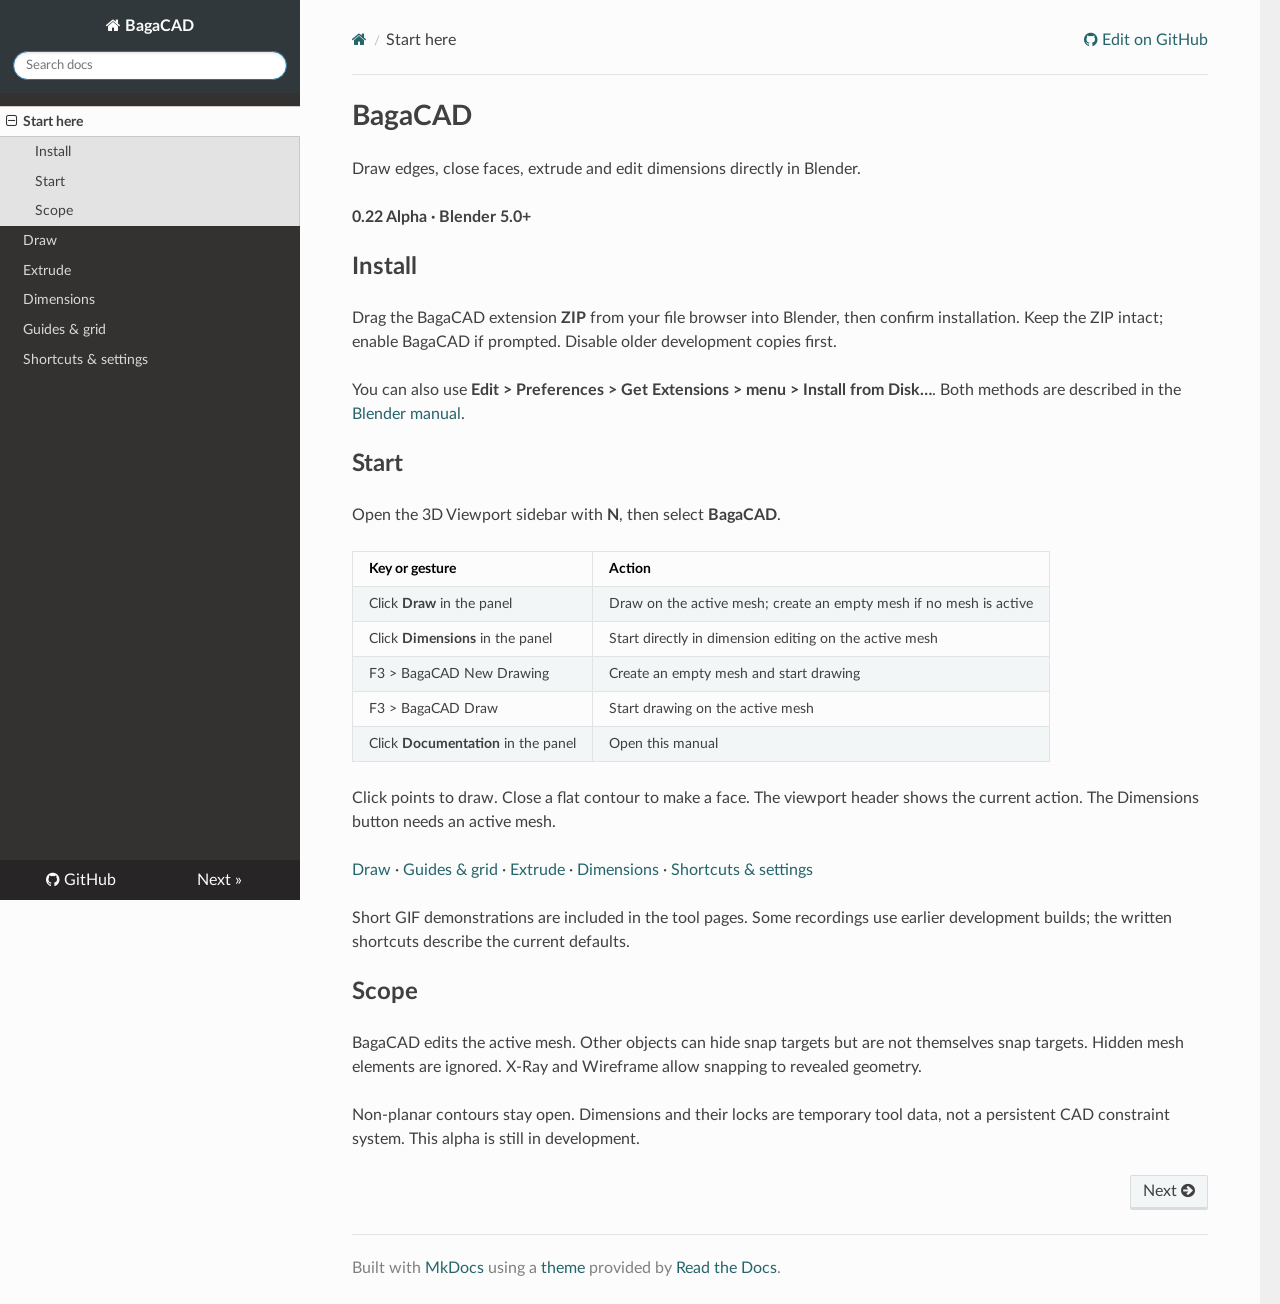
==== commit 9d18dd40: "Deployed 4de048f with MkDocs version: 1.6.1" ====
--- a/index.html
+++ b/index.html
@@ -133,6 +133,7 @@
 </table>
 <p>Click points to draw. Close a flat contour to make a face. The viewport header shows the current action. The Dimensions button needs an active mesh.</p>
 <p><a href="draw/">Draw</a> · <a href="guides-grid/">Guides &amp; grid</a> · <a href="extrude/">Extrude</a> · <a href="dimensions/">Dimensions</a> · <a href="shortcuts/">Shortcuts &amp; settings</a></p>
+<p>Short GIF demonstrations are included in the tool pages. Some recordings use earlier development builds; the written shortcuts describe the current defaults.</p>
 <h2 id="scope">Scope</h2>
 <p>BagaCAD edits the active mesh. Other objects can hide snap targets but are not themselves snap targets. Hidden mesh elements are ignored. X-Ray and Wireframe allow snapping to revealed geometry.</p>
 <p>Non-planar contours stay open. Dimensions and their locks are temporary tool data, not a persistent CAD constraint system. This alpha is still in development.</p>
@@ -188,5 +189,5 @@
 
 <!--
 MkDocs version : 1.6.1
-Build Date UTC : 2026-10-26 11:52:34.548056+00:00
+Build Date UTC : 2026-10-26 11:53:52.926897+00:00
 -->
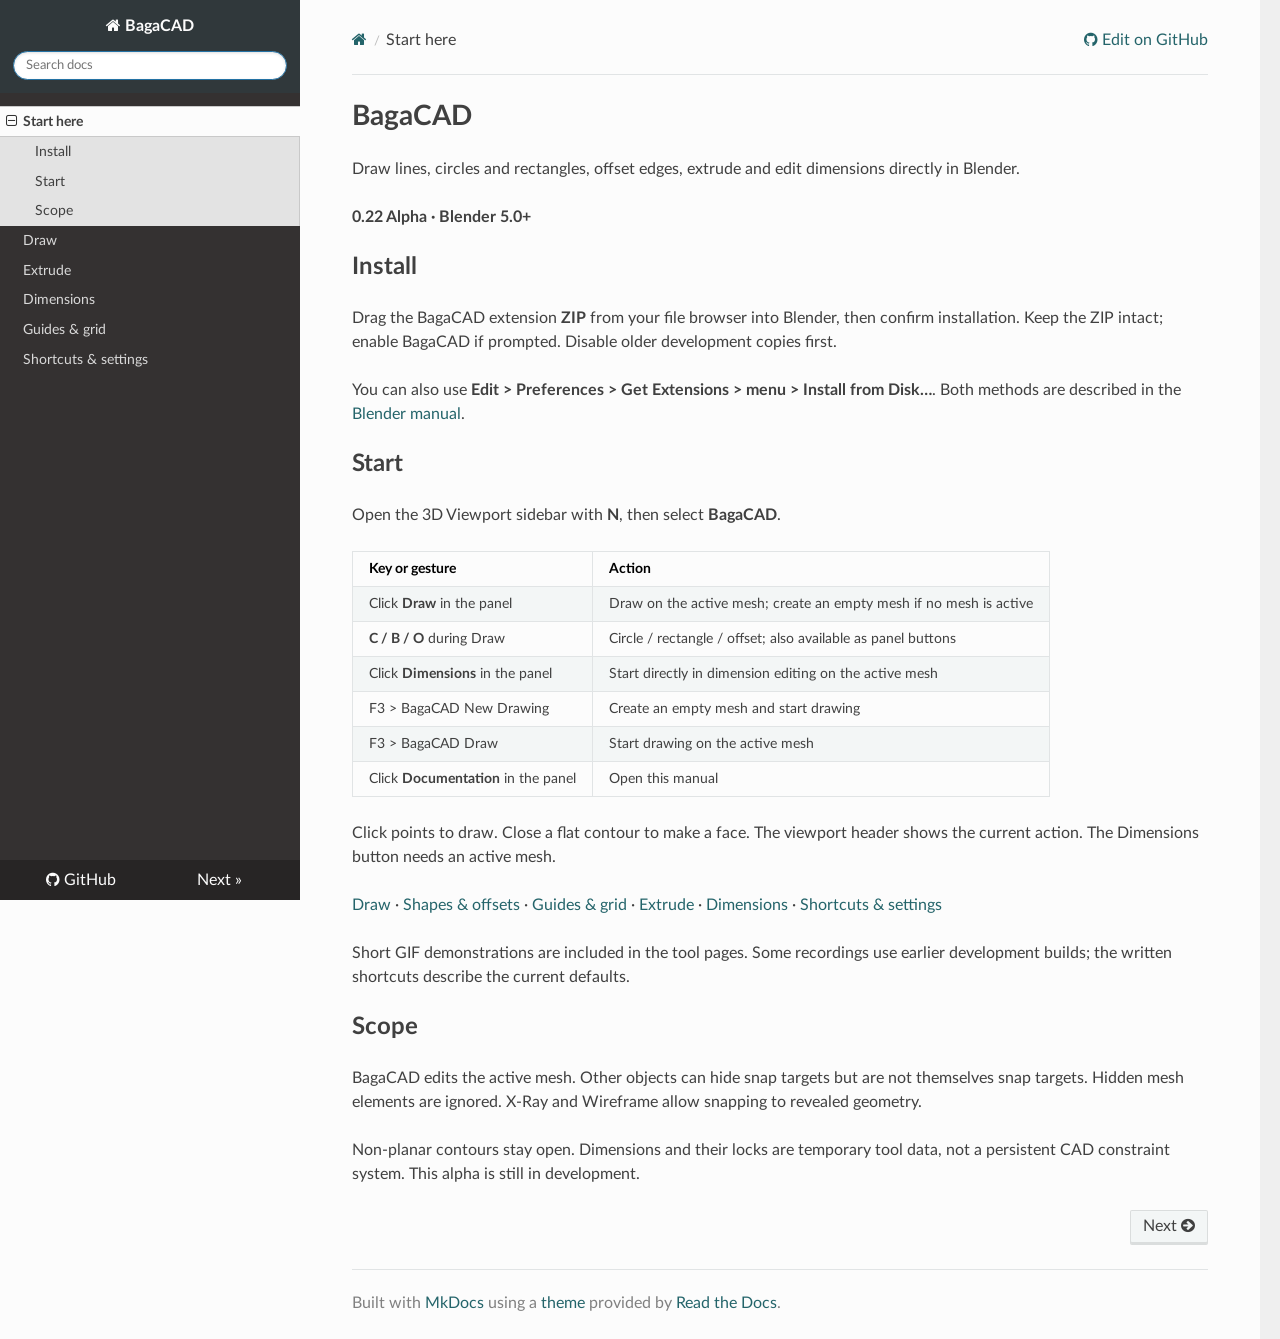
==== commit 1c5a1235: "Deployed 1c22baf with MkDocs version: 1.6.1" ====
--- a/index.html
+++ b/index.html
@@ -94,7 +94,7 @@
             <div class="section" itemprop="articleBody">
               
                 <h1 id="bagacad">BagaCAD</h1>
-<p>Draw edges, close faces, extrude and edit dimensions directly in Blender.</p>
+<p>Draw lines, circles and rectangles, offset edges, extrude and edit dimensions directly in Blender.</p>
 <p><strong>0.22 Alpha · Blender 5.0+</strong></p>
 <h2 id="install">Install</h2>
 <p>Drag the BagaCAD extension <strong>ZIP</strong> from your file browser into Blender, then confirm installation. Keep the ZIP intact; enable BagaCAD if prompted. Disable older development copies first.</p>
@@ -112,6 +112,10 @@
 <tr>
 <td>Click <strong>Draw</strong> in the panel</td>
 <td>Draw on the active mesh; create an empty mesh if no mesh is active</td>
+</tr>
+<tr>
+<td><strong>C / B / O</strong> during Draw</td>
+<td>Circle / rectangle / offset; also available as panel buttons</td>
 </tr>
 <tr>
 <td>Click <strong>Dimensions</strong> in the panel</td>
@@ -132,7 +136,7 @@
 </tbody>
 </table>
 <p>Click points to draw. Close a flat contour to make a face. The viewport header shows the current action. The Dimensions button needs an active mesh.</p>
-<p><a href="draw/">Draw</a> · <a href="guides-grid/">Guides &amp; grid</a> · <a href="extrude/">Extrude</a> · <a href="dimensions/">Dimensions</a> · <a href="shortcuts/">Shortcuts &amp; settings</a></p>
+<p><a href="draw/">Draw</a> · <a href="shapes/">Shapes &amp; offsets</a> · <a href="guides-grid/">Guides &amp; grid</a> · <a href="extrude/">Extrude</a> · <a href="dimensions/">Dimensions</a> · <a href="shortcuts/">Shortcuts &amp; settings</a></p>
 <p>Short GIF demonstrations are included in the tool pages. Some recordings use earlier development builds; the written shortcuts describe the current defaults.</p>
 <h2 id="scope">Scope</h2>
 <p>BagaCAD edits the active mesh. Other objects can hide snap targets but are not themselves snap targets. Hidden mesh elements are ignored. X-Ray and Wireframe allow snapping to revealed geometry.</p>
@@ -189,5 +193,5 @@
 
 <!--
 MkDocs version : 1.6.1
-Build Date UTC : 2026-10-26 11:53:52.926897+00:00
+Build Date UTC : 2026-10-27 14:44:05.811285+00:00
 -->
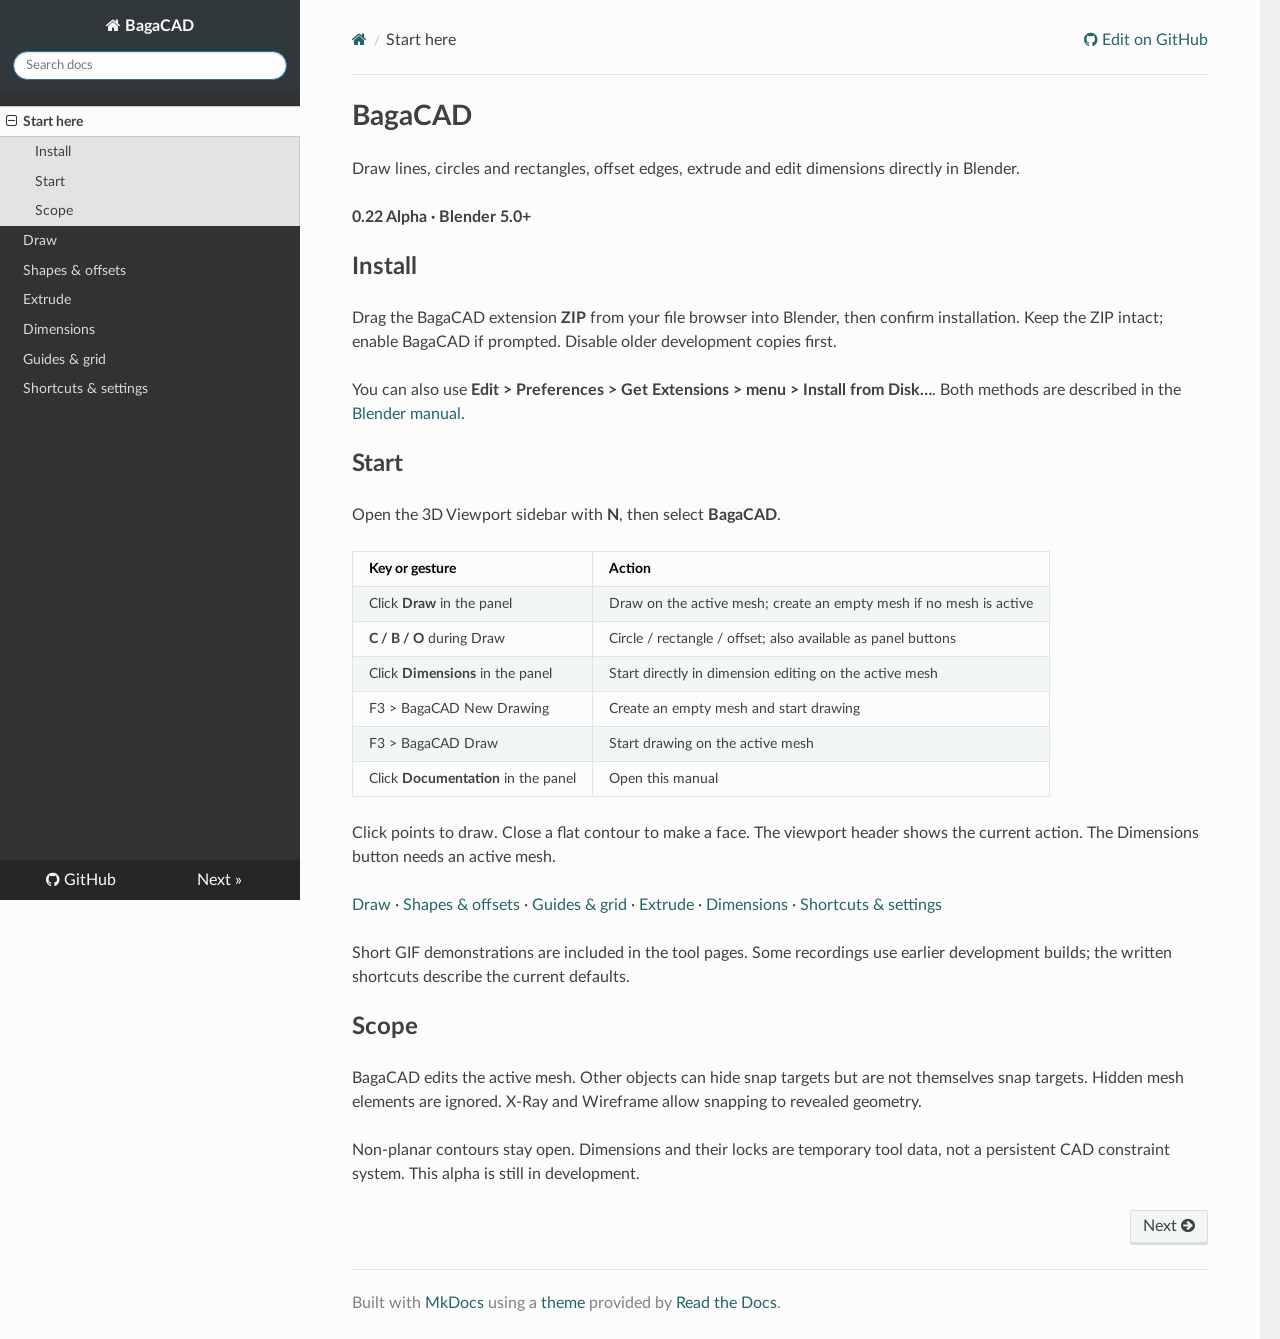
==== commit 9a6daaaa: "Deployed f7d2281 with MkDocs version: 1.6.1" ====
--- a/index.html
+++ b/index.html
@@ -51,6 +51,10 @@
               </ul>
               <ul>
                 <li class="toctree-l1"><a class="reference internal" href="draw/">Draw</a>
+                </li>
+              </ul>
+              <ul>
+                <li class="toctree-l1"><a class="reference internal" href="shapes/">Shapes & offsets</a>
                 </li>
               </ul>
               <ul>
@@ -193,5 +197,5 @@
 
 <!--
 MkDocs version : 1.6.1
-Build Date UTC : 2026-10-27 14:44:05.811285+00:00
+Build Date UTC : 2026-10-27 14:44:39.916257+00:00
 -->
